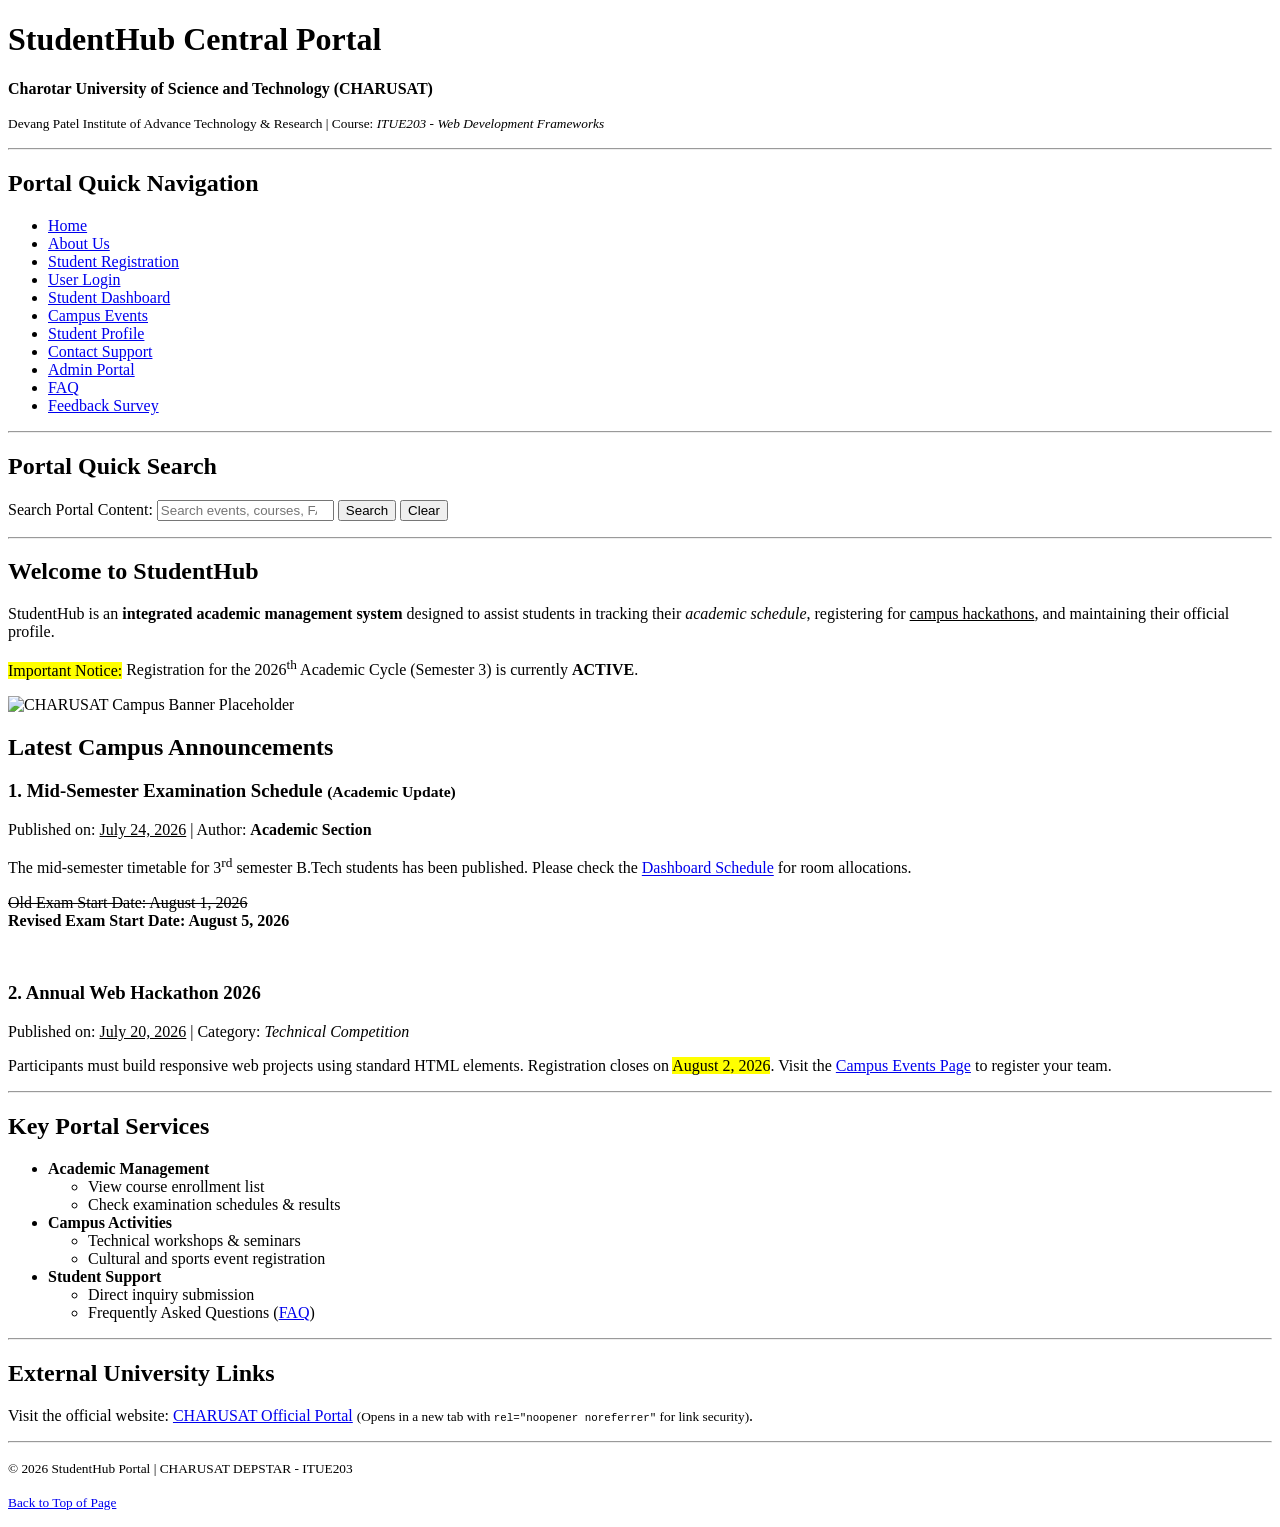
==== index.html @ f13cd19e "feat(prac1): initial project setup, readme, sitemap, wireframes" ====
<!DOCTYPE html>
<html lang="en">
<head>
    <meta charset="UTF-8">
    <meta name="viewport" content="width=device-width, initial-scale=1.0">
    <meta name="description" content="StudentHub - Central Campus Portal for CHARUSAT Students">
    <title>StudentHub - Home Page</title>
</head>
<body>

    <!-- Lesson 1: Document Structure & Header -->
    <header>
        <h1>StudentHub Central Portal</h1>
        <p><strong>Charotar University of Science and Technology (CHARUSAT)</strong></p>
        <p><small>Devang Patel Institute of Advance Technology &amp; Research | Course: <em>ITUE203 - Web Development Frameworks</em></small></p>
    </header>

    <hr>

    <!-- Lesson 3: Internal Navigation Menu -->
    <nav aria-label="Main Navigation Menu">
        <h2>Portal Quick Navigation</h2>
        <ul>
            <li><a href="index.html">Home</a></li>
            <li><a href="pages/about.html">About Us</a></li>
            <li><a href="pages/register.html">Student Registration</a></li>
            <li><a href="pages/login.html">User Login</a></li>
            <li><a href="pages/dashboard.html">Student Dashboard</a></li>
            <li><a href="pages/events.html">Campus Events</a></li>
            <li><a href="pages/profile.html">Student Profile</a></li>
            <li><a href="pages/contact.html">Contact Support</a></li>
            <li><a href="pages/admin.html">Admin Portal</a></li>
            <li><a href="pages/faq.html">FAQ</a></li>
            <li><a href="pages/feedback.html">Feedback Survey</a></li>
        </ul>
    </nav>

    <hr>

    <!-- Lesson 6: Quick Portal Search Form -->
    <section>
        <h2>Portal Quick Search</h2>
        <form action="index.html" method="get">
            <p>
                <label for="site-search">Search Portal Content:</label>
                <input type="search" id="site-search" name="q" placeholder="Search events, courses, FAQs..." required minlength="2" maxlength="50">
                <button type="submit">Search</button>
                <button type="reset">Clear</button>
            </p>
        </form>
    </section>

    <hr>

    <!-- Lesson 2: Headings, Text Formatting, Elements -->
    <main>
        <section id="welcome-section">
            <h2>Welcome to StudentHub</h2>
            <p>
                StudentHub is an <strong>integrated academic management system</strong> designed to assist students in tracking their <em>academic schedule</em>, registering for <u>campus hackathons</u>, and maintaining their official profile.
            </p>
            <p>
                <mark>Important Notice:</mark> Registration for the 2026<sup>th</sup> Academic Cycle (Semester 3) is currently <strong>ACTIVE</strong>.
            </p>

            <!-- Lesson 3: Image with relative/absolute paths & security/privacy attributes -->
            <p>
                <img src="https://via.placeholder.com/600x200.png?text=CHARUSAT+StudentHub+Campus+Portal" 
                     alt="CHARUSAT Campus Banner Placeholder" 
                     width="600" 
                     height="200" 
                     loading="lazy" 
                     referrerpolicy="no-referrer">
            </p>
        </section>

        <section id="announcements">
            <h2>Latest Campus Announcements</h2>

            <article>
                <h3>1. Mid-Semester Examination Schedule <small>(Academic Update)</small></h3>
                <p>Published on: <ins>July 24, 2026</ins> | Author: <b>Academic Section</b></p>
                <p>
                    The mid-semester timetable for 3<sup>rd</sup> semester B.Tech students has been published. 
                    Please check the <a href="pages/dashboard.html#schedule">Dashboard Schedule</a> for room allocations.
                </p>
                <p>
                    <del>Old Exam Start Date: August 1, 2026</del><br>
                    <strong>Revised Exam Start Date: August 5, 2026</strong>
                </p>
            </article>

            <br>

            <article>
                <h3>2. Annual Web Hackathon 2026</h3>
                <p>Published on: <ins>July 20, 2026</ins> | Category: <i>Technical Competition</i></p>
                <p>
                    Participants must build responsive web projects using standard HTML elements. 
                    Registration closes on <mark>August 2, 2026</mark>. 
                    Visit the <a href="pages/events.html">Campus Events Page</a> to register your team.
                </p>
            </article>
        </section>

        <hr>

        <!-- Lesson 4: Unordered and Nested Lists -->
        <section id="portal-highlights">
            <h2>Key Portal Services</h2>
            <ul>
                <li><strong>Academic Management</strong>
                    <ul>
                        <li>View course enrollment list</li>
                        <li>Check examination schedules &amp; results</li>
                    </ul>
                </li>
                <li><strong>Campus Activities</strong>
                    <ul>
                        <li>Technical workshops &amp; seminars</li>
                        <li>Cultural and sports event registration</li>
                    </ul>
                </li>
                <li><strong>Student Support</strong>
                    <ul>
                        <li>Direct inquiry submission</li>
                        <li>Frequently Asked Questions (<a href="pages/faq.html">FAQ</a>)</li>
                    </ul>
                </li>
            </ul>
        </section>

        <hr>

        <!-- Lesson 3: External Links with Security Attributes -->
        <section id="external-resources">
            <h2>External University Links</h2>
            <p>
                Visit the official website: 
                <a href="https://www.charusat.ac.in" target="_blank" rel="noopener noreferrer">CHARUSAT Official Portal</a> 
                <small>(Opens in a new tab with <code>rel="noopener noreferrer"</code> for link security)</small>.
            </p>
        </section>
    </main>

    <hr>

    <!-- Lesson 1 & 2: Footer & Contact Info -->
    <footer>
        <p><small>&copy; 2026 StudentHub Portal | CHARUSAT DEPSTAR - ITUE203</small></p>
        <p><small><a href="#welcome-section">Back to Top of Page</a></small></p>
    </footer>

</body>
</html>
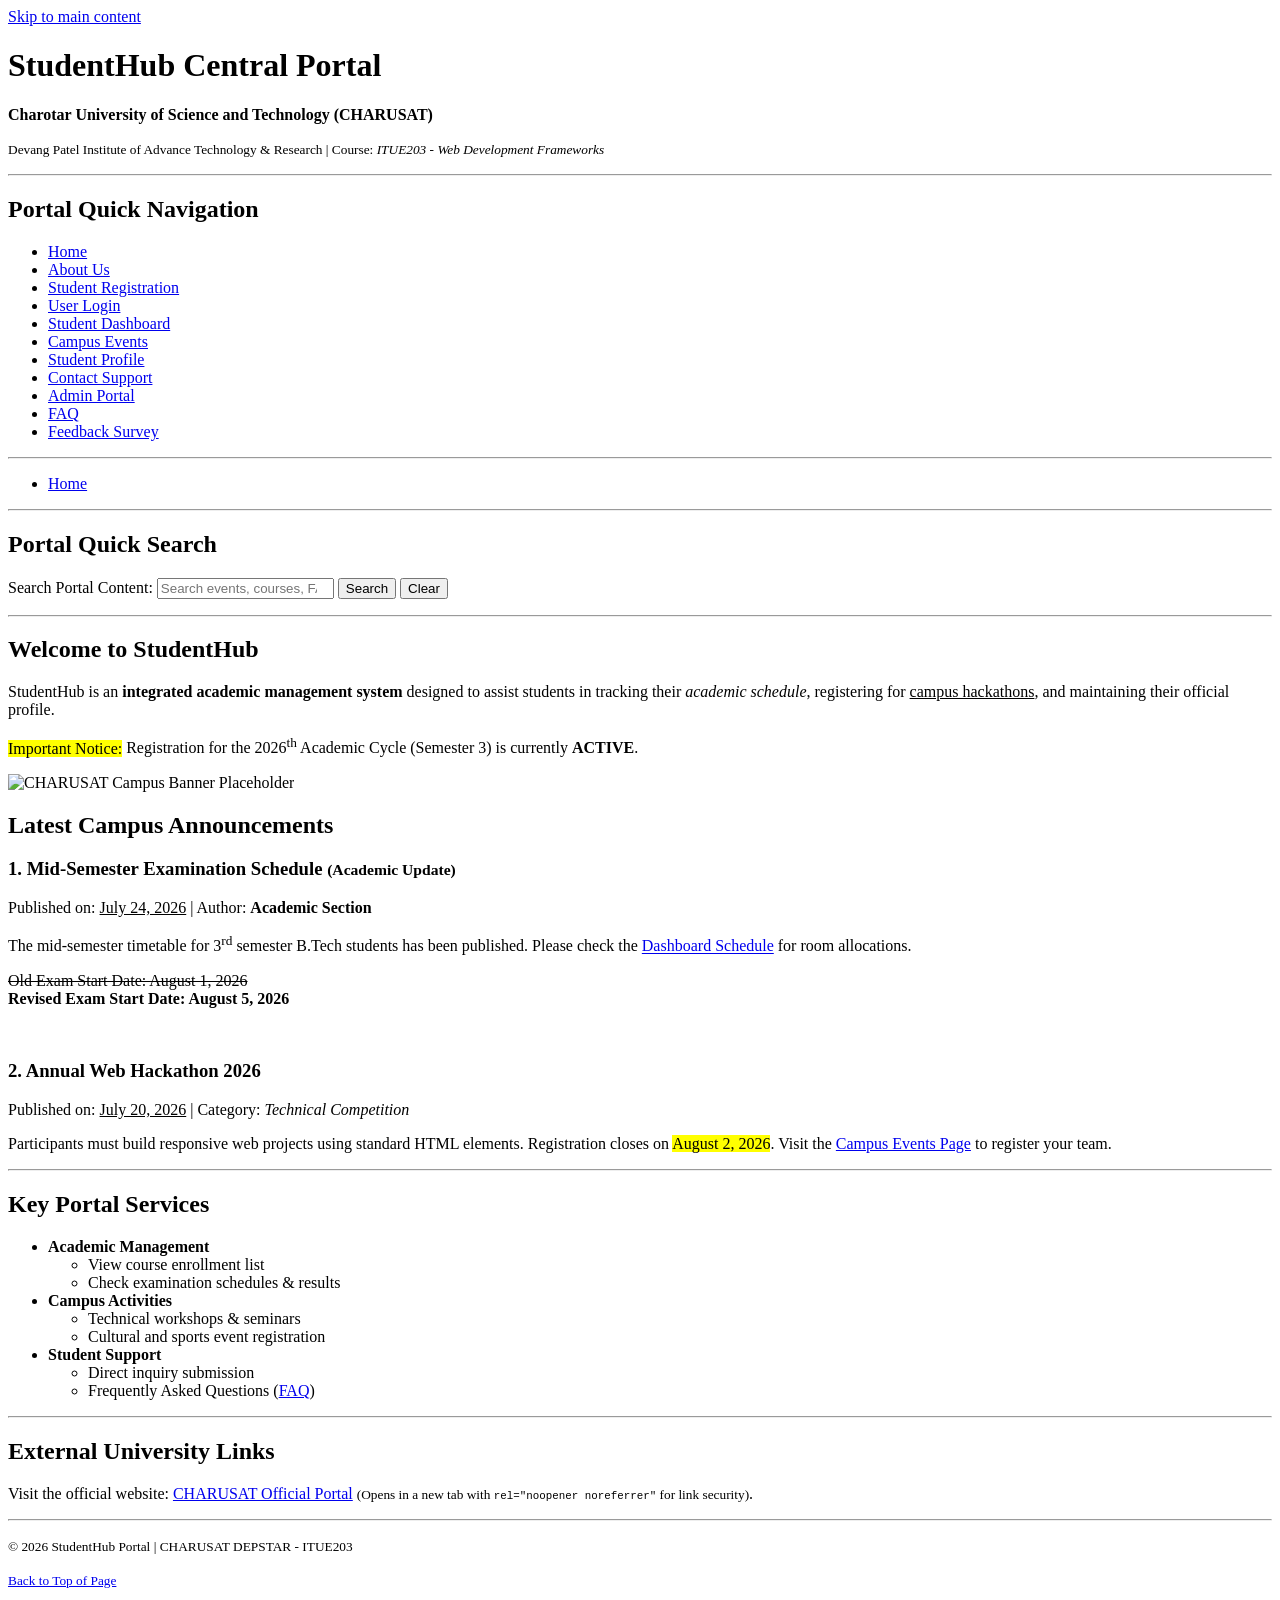
==== commit 3715ef63: "feat(prac2): completed practical 2 (html only) and generated reports" ====
--- a/index.html
+++ b/index.html
@@ -5,8 +5,12 @@
     <meta name="viewport" content="width=device-width, initial-scale=1.0">
     <meta name="description" content="StudentHub - Central Campus Portal for CHARUSAT Students">
     <title>StudentHub - Home Page</title>
+    
 </head>
 <body>
+
+    <!-- Skip to Main Content Link for Keyboard Accessibility -->
+    <a href="#main-content" class="skip-link">Skip to main content</a>
 
     <!-- Lesson 1: Document Structure & Header -->
     <header>
@@ -37,6 +41,15 @@
 
     <hr>
 
+    <!-- Breadcrumb Navigation -->
+    <nav aria-label="Breadcrumb" class="breadcrumbs">
+        <ul>
+            <li><a href="index.html" aria-current="page">Home</a></li>
+        </ul>
+    </nav>
+
+    <hr>
+
     <!-- Lesson 6: Quick Portal Search Form -->
     <section>
         <h2>Portal Quick Search</h2>
@@ -53,7 +66,7 @@
     <hr>
 
     <!-- Lesson 2: Headings, Text Formatting, Elements -->
-    <main>
+    <main id="main-content" tabindex="-1">
         <section id="welcome-section">
             <h2>Welcome to StudentHub</h2>
             <p>
@@ -133,14 +146,14 @@
         <hr>
 
         <!-- Lesson 3: External Links with Security Attributes -->
-        <section id="external-resources">
+        <aside id="external-resources">
             <h2>External University Links</h2>
             <p>
                 Visit the official website: 
                 <a href="https://www.charusat.ac.in" target="_blank" rel="noopener noreferrer">CHARUSAT Official Portal</a> 
                 <small>(Opens in a new tab with <code>rel="noopener noreferrer"</code> for link security)</small>.
             </p>
-        </section>
+        </aside>
     </main>
 
     <hr>
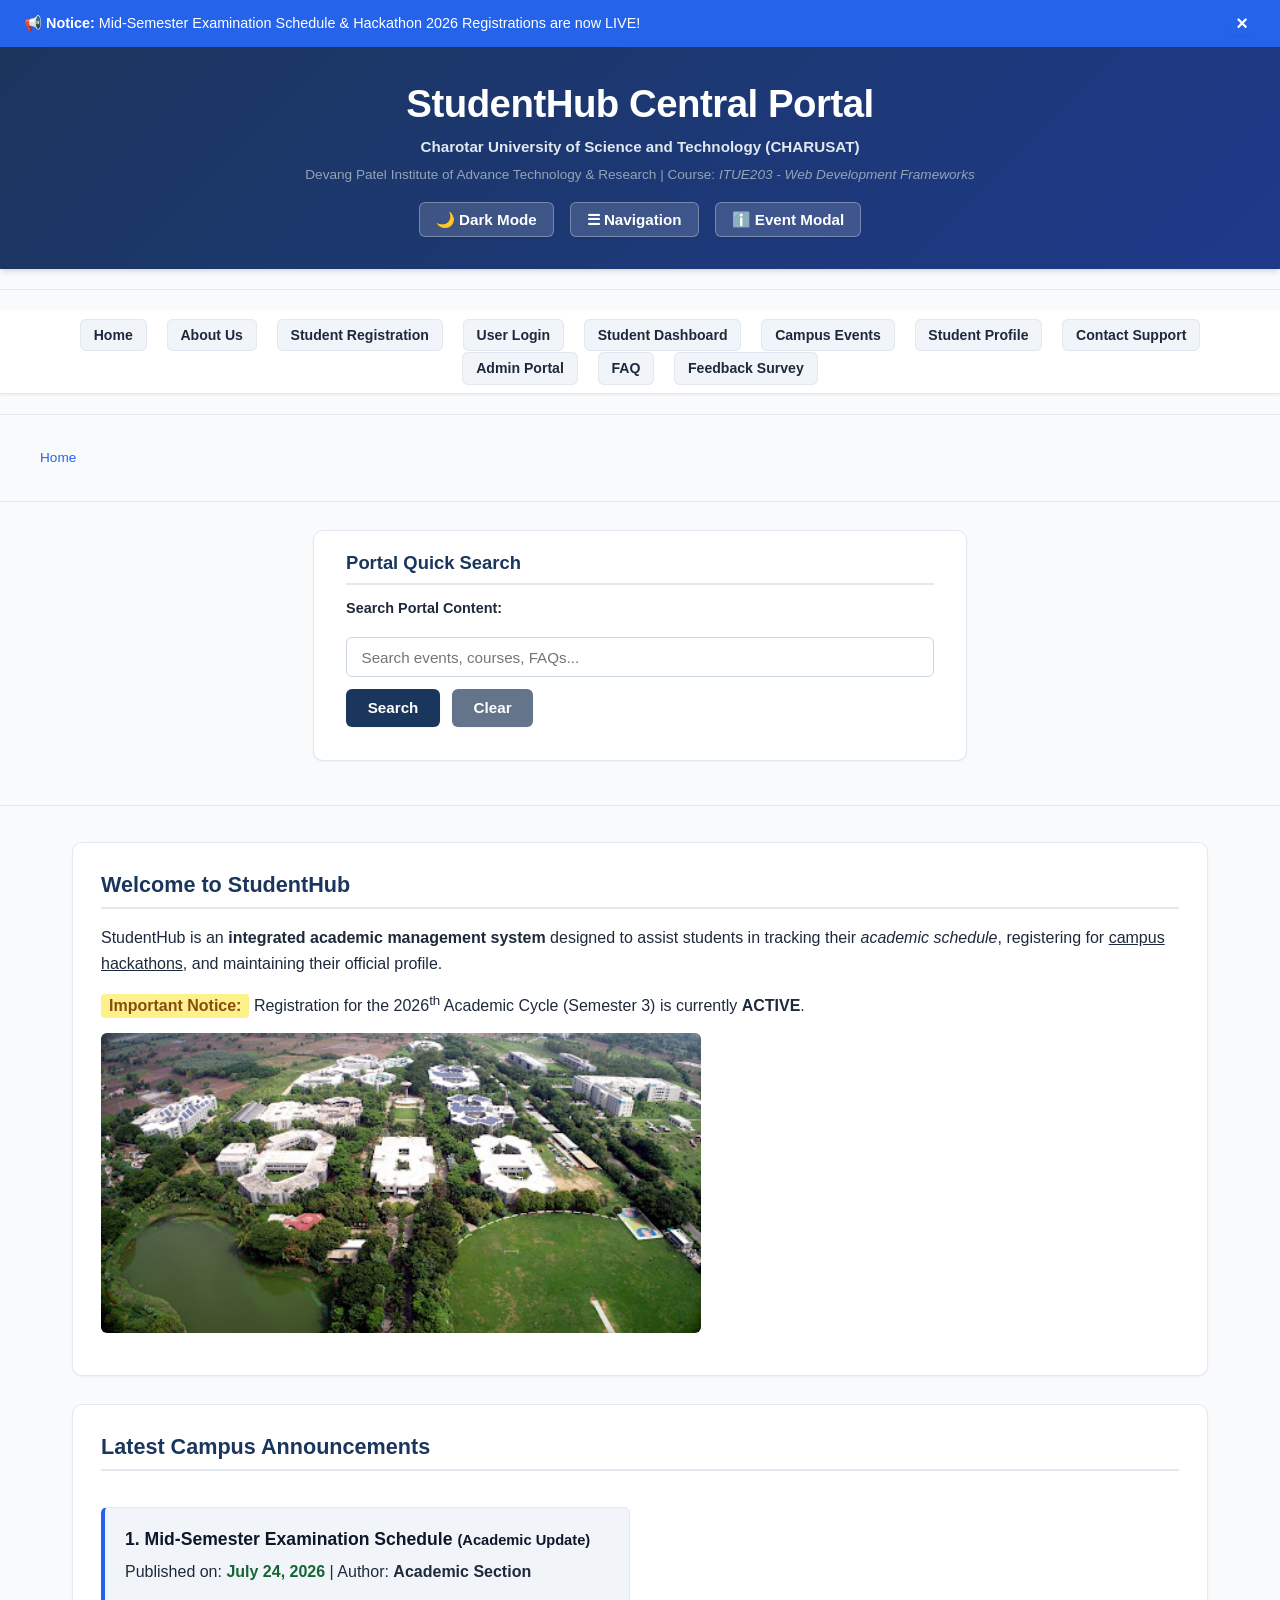
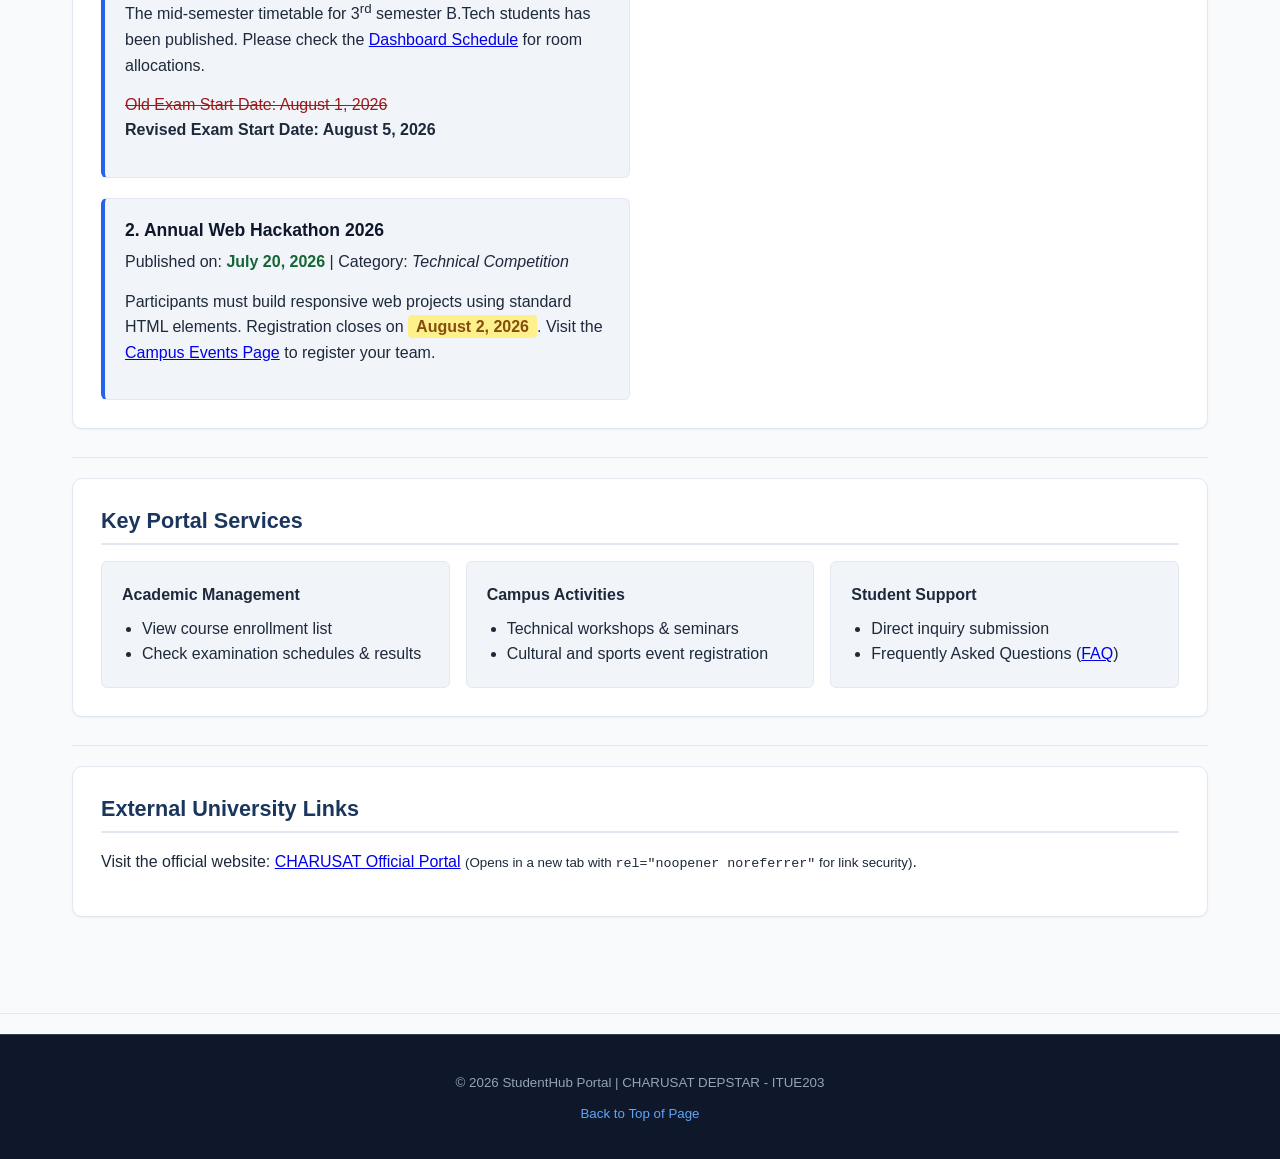
==== commit 063b9f9f: "Add CSS, JS, assets, screenshots, docs, and update all pages" ====
--- a/index.html
+++ b/index.html
@@ -5,23 +5,30 @@
     <meta name="viewport" content="width=device-width, initial-scale=1.0">
     <meta name="description" content="StudentHub - Central Campus Portal for CHARUSAT Students">
     <title>StudentHub - Home Page</title>
-    
+    <link rel="stylesheet" href="assets/css/index.css">
 </head>
 <body>
 
-    <!-- Skip to Main Content Link for Keyboard Accessibility -->
     <a href="#main-content" class="skip-link">Skip to main content</a>
 
-    <!-- Lesson 1: Document Structure & Header -->
+    <div id="notificationBanner" class="notification-banner">
+        <span>📢 <strong>Notice:</strong> Mid-Semester Examination Schedule &amp; Hackathon 2026 Registrations are now LIVE!</span>
+        <button id="closeNotification" class="close-banner-btn" aria-label="Close notification">&times;</button>
+    </div>
+
     <header>
         <h1>StudentHub Central Portal</h1>
         <p><strong>Charotar University of Science and Technology (CHARUSAT)</strong></p>
         <p><small>Devang Patel Institute of Advance Technology &amp; Research | Course: <em>ITUE203 - Web Development Frameworks</em></small></p>
+        <div class="header-actions">
+            <button id="themeButton" class="theme-btn" type="button">🌙 Dark Mode</button>
+            <button id="menuButton" class="menu-toggle-btn" type="button" aria-expanded="false">☰ Navigation</button>
+            <button id="openModal" class="theme-btn" type="button">ℹ️ Event Modal</button>
+        </div>
     </header>
 
     <hr>
 
-    <!-- Lesson 3: Internal Navigation Menu -->
     <nav aria-label="Main Navigation Menu">
         <h2>Portal Quick Navigation</h2>
         <ul>
@@ -41,7 +48,6 @@
 
     <hr>
 
-    <!-- Breadcrumb Navigation -->
     <nav aria-label="Breadcrumb" class="breadcrumbs">
         <ul>
             <li><a href="index.html" aria-current="page">Home</a></li>
@@ -50,7 +56,6 @@
 
     <hr>
 
-    <!-- Lesson 6: Quick Portal Search Form -->
     <section>
         <h2>Portal Quick Search</h2>
         <form action="index.html" method="get">
@@ -65,7 +70,6 @@
 
     <hr>
 
-    <!-- Lesson 2: Headings, Text Formatting, Elements -->
     <main id="main-content" tabindex="-1">
         <section id="welcome-section">
             <h2>Welcome to StudentHub</h2>
@@ -76,9 +80,8 @@
                 <mark>Important Notice:</mark> Registration for the 2026<sup>th</sup> Academic Cycle (Semester 3) is currently <strong>ACTIVE</strong>.
             </p>
 
-            <!-- Lesson 3: Image with relative/absolute paths & security/privacy attributes -->
             <p>
-                <img src="https://via.placeholder.com/600x200.png?text=CHARUSAT+StudentHub+Campus+Portal" 
+                <img src="./assets/images/Background_Img/image.png" 
                      alt="CHARUSAT Campus Banner Placeholder" 
                      width="600" 
                      height="200" 
@@ -118,7 +121,6 @@
 
         <hr>
 
-        <!-- Lesson 4: Unordered and Nested Lists -->
         <section id="portal-highlights">
             <h2>Key Portal Services</h2>
             <ul>
@@ -145,7 +147,6 @@
 
         <hr>
 
-        <!-- Lesson 3: External Links with Security Attributes -->
         <aside id="external-resources">
             <h2>External University Links</h2>
             <p>
@@ -158,11 +159,32 @@
 
     <hr>
 
-    <!-- Lesson 1 & 2: Footer & Contact Info -->
     <footer>
         <p><small>&copy; 2026 StudentHub Portal | CHARUSAT DEPSTAR - ITUE203</small></p>
         <p><small><a href="#welcome-section">Back to Top of Page</a></small></p>
     </footer>
 
+    <div id="eventModal" class="modal" aria-hidden="true" role="dialog" aria-labelledby="modalTitle">
+        <div class="modal-content">
+            <div class="modal-header">
+                <h3 id="modalTitle">Event Information</h3>
+                <button id="closeModal" class="modal-close" type="button" aria-label="Close Modal">&times;</button>
+            </div>
+            <div class="modal-body">
+                <p><strong>Date:</strong> <span id="modalDate">August 15, 2026</span></p>
+                <p><strong>Venue:</strong> <span id="modalVenue">Seminar Hall A</span></p>
+                <p><strong>Category:</strong> <span id="modalCategory">Technical</span></p>
+                <p id="modalDescription">Detailed information about campus activities and registration instructions.</p>
+            </div>
+            <div class="modal-footer">
+                <button type="button" onclick="closeEventModal()" class="btn-secondary">Close Window</button>
+            </div>
+        </div>
+    </div>
+
+    <script src="assets/js/theme-nav.js"></script>
+    <script src="assets/js/registration-validation.js"></script>
+    <script src="assets/js/fetch-data.js"></script>
+
 </body>
 </html>
--- a/assets/css/index.css
+++ b/assets/css/index.css
@@ -0,0 +1,843 @@
+:root {
+    --primary-color: #1b365d;
+    --primary-light: #2563eb;
+    --primary-dark: #0f172a;
+    --secondary-color: #0d9488;
+    --accent-color: #e11d48;
+    --bg-main: #f8fafc;
+    --bg-card: #ffffff;
+    --bg-alt: #f1f5f9;
+    --text-primary: #1e293b;
+    --text-secondary: #64748b;
+    --text-muted: #94a3b8;
+    --border-color: #e2e8f0;
+    --border-dark: #cbd5e1;
+    --shadow-sm: 0 1px 2px 0 rgba(0, 0, 0, 0.05);
+    --shadow-md: 0 4px 6px -1px rgba(0, 0, 0, 0.1), 0 2px 4px -2px rgba(0, 0, 0, 0.1);
+    --shadow-lg: 0 10px 15px -3px rgba(0, 0, 0, 0.1), 0 4px 6px -4px rgba(0, 0, 0, 0.1);
+    --radius-sm: 6px;
+    --radius-md: 10px;
+    --radius-lg: 16px;
+    --font-family: -apple-system, BlinkMacSystemFont, "Segoe UI", Roboto, "Helvetica Neue", Arial, sans-serif;
+    --transition-fast: 0.2s ease;
+    --transition-normal: 0.3s ease;
+}
+
+*, *::before, *::after {
+    box-sizing: border-box;
+    margin: 0;
+    padding: 0;
+}
+
+html {
+    font-size: 16px;
+    scroll-behavior: smooth;
+}
+
+body {
+    font-family: var(--font-family);
+    background-color: var(--bg-main);
+    color: var(--text-primary);
+    line-height: 1.6;
+    padding: 0;
+    margin: 0;
+    display: flex;
+    flex-direction: column;
+    min-height: 100vh;
+}
+
+.skip-link {
+    position: absolute;
+    top: -50px;
+    left: 20px;
+    background: var(--primary-color);
+    color: #ffffff;
+    padding: 10px 18px;
+    font-weight: 600;
+    z-index: 10000;
+    border-radius: var(--radius-sm);
+    text-decoration: none;
+    transition: top var(--transition-fast);
+}
+
+.skip-link:focus {
+    top: 20px;
+    outline: 3px solid var(--primary-light);
+}
+
+:focus-visible {
+    outline: 2px solid var(--primary-light);
+    outline-offset: 2px;
+}
+
+header {
+    background: linear-gradient(135deg, var(--primary-color) 0%, #1e3a8a 100%);
+    color: #ffffff;
+    padding: 1.75rem 2rem;
+    box-shadow: var(--shadow-md);
+    text-align: center;
+}
+
+header h1 {
+    font-size: 1.85rem;
+    font-weight: 700;
+    letter-spacing: -0.5px;
+    margin-bottom: 0.35rem;
+    color: #ffffff;
+}
+
+header p {
+    font-size: 0.95rem;
+    color: #e2e8f0;
+    margin: 0.2rem 0;
+}
+
+header small {
+    color: #94a3b8;
+    font-size: 0.85rem;
+}
+
+hr {
+    border: 0;
+    height: 1px;
+    background: var(--border-color);
+    margin: 1.25rem 0;
+}
+
+nav[aria-label="Main Navigation Menu"] {
+    background-color: #ffffff;
+    border-bottom: 1px solid var(--border-color);
+    padding: 0.75rem 1.5rem;
+    box-shadow: var(--shadow-sm);
+}
+
+nav[aria-label="Main Navigation Menu"] h2 {
+    display: none;
+}
+
+nav[aria-label="Main Navigation Menu"] ul {
+    list-style: none;
+    display: flex;
+    flex-wrap: wrap;
+    gap: 0.5rem 0.85rem;
+    justify-content: center;
+    align-items: center;
+}
+
+nav[aria-label="Main Navigation Menu"] a {
+    color: var(--text-primary);
+    text-decoration: none;
+    font-size: 0.88rem;
+    font-weight: 600;
+    padding: 0.45rem 0.8rem;
+    border-radius: var(--radius-sm);
+    transition: all var(--transition-fast);
+    background-color: var(--bg-alt);
+    border: 1px solid var(--border-color);
+}
+
+nav[aria-label="Main Navigation Menu"] a:hover {
+    background-color: var(--primary-light);
+    color: #ffffff;
+    border-color: var(--primary-light);
+    transform: translateY(-1px);
+}
+
+nav[aria-label="Main Navigation Menu"] a[aria-current="page"] {
+    background-color: var(--primary-color);
+    color: #ffffff;
+    border-color: var(--primary-color);
+}
+
+nav.breadcrumbs {
+    background-color: transparent;
+    padding: 0.75rem 2rem;
+    font-size: 0.85rem;
+    color: var(--text-secondary);
+}
+
+nav.breadcrumbs ul {
+    display: flex;
+    list-style: none;
+    gap: 0.5rem;
+    align-items: center;
+    max-width: 1200px;
+    margin: 0 auto;
+}
+
+nav.breadcrumbs li + li::before {
+    content: "›";
+    margin-right: 0.5rem;
+    color: var(--text-muted);
+    font-weight: bold;
+}
+
+nav.breadcrumbs a {
+    color: var(--primary-light);
+    text-decoration: none;
+}
+
+nav.breadcrumbs a:hover {
+    text-decoration: underline;
+}
+
+section:has(> form[action*="index.html"]),
+section:has(> form[action*="dashboard.html"]) {
+    max-width: 1200px;
+    margin: 0.5rem auto 1.5rem auto;
+    padding: 1.25rem 2rem;
+    background-color: var(--bg-card);
+    border: 1px solid var(--border-color);
+    border-radius: var(--radius-md);
+    box-shadow: var(--shadow-sm);
+}
+
+section:has(> form) h2 {
+    font-size: 1.15rem;
+    margin-bottom: 0.75rem;
+    color: var(--primary-color);
+}
+
+section:has(> form) form p {
+    display: flex;
+    flex-wrap: wrap;
+    gap: 0.75rem;
+    align-items: center;
+}
+
+main {
+    flex: 1;
+    max-width: 1200px;
+    width: 100%;
+    margin: 0 auto;
+    padding: 1rem 2rem 3rem 2rem;
+}
+
+main section, main aside {
+    background: var(--bg-card);
+    border: 1px solid var(--border-color);
+    border-radius: var(--radius-md);
+    padding: 1.75rem;
+    margin-bottom: 1.75rem;
+    box-shadow: var(--shadow-sm);
+    transition: box-shadow var(--transition-fast);
+}
+
+main section:hover, main aside:hover {
+    box-shadow: var(--shadow-md);
+}
+
+h1, h2, h3, h4, h5, h6 {
+    color: var(--primary-color);
+    font-weight: 700;
+    line-height: 1.3;
+}
+
+h2 {
+    font-size: 1.35rem;
+    margin-bottom: 1rem;
+    padding-bottom: 0.5rem;
+    border-bottom: 2px solid var(--border-color);
+}
+
+h3 {
+    font-size: 1.1rem;
+    margin-top: 1.25rem;
+    margin-bottom: 0.5rem;
+}
+
+p {
+    margin-bottom: 0.85rem;
+    color: var(--text-primary);
+}
+
+#announcements {
+    display: grid;
+    grid-template-columns: 1fr;
+    gap: 1.25rem;
+}
+
+#announcements > h2 {
+    grid-column: 1 / -1;
+}
+
+article {
+    background-color: var(--bg-alt);
+    border: 1px solid var(--border-color);
+    border-left: 4px solid var(--primary-light);
+    border-radius: var(--radius-sm);
+    padding: 1.25rem;
+    transition: transform var(--transition-fast);
+}
+
+article:hover {
+    transform: translateY(-2px);
+    box-shadow: var(--shadow-sm);
+}
+
+article h3 {
+    margin-top: 0;
+    color: var(--primary-dark);
+}
+
+#portal-highlights ul {
+    display: grid;
+    grid-template-columns: 1fr;
+    gap: 1rem;
+    list-style: none;
+    padding: 0;
+}
+
+#portal-highlights > ul > li {
+    background-color: var(--bg-alt);
+    border: 1px solid var(--border-color);
+    border-radius: var(--radius-sm);
+    padding: 1.25rem;
+}
+
+#portal-highlights > ul > li > ul {
+    display: block;
+    margin-top: 0.5rem;
+    padding-left: 1.25rem;
+    list-style: disc;
+}
+
+mark {
+    background-color: #fef08a;
+    color: #854d0e;
+    padding: 0.2rem 0.5rem;
+    border-radius: 4px;
+    font-weight: 600;
+}
+
+ins {
+    color: #166534;
+    text-decoration: none;
+    font-weight: 600;
+}
+
+del {
+    color: #991b1b;
+}
+
+form {
+    display: flex;
+    flex-direction: column;
+    gap: 1.25rem;
+}
+
+fieldset {
+    border: 1px solid var(--border-color);
+    border-radius: var(--radius-md);
+    padding: 1.5rem;
+    background-color: var(--bg-alt);
+}
+
+legend {
+    padding: 0 0.5rem;
+    color: var(--primary-color);
+    font-weight: 700;
+    font-size: 1.05rem;
+}
+
+label {
+    display: inline-block;
+    font-weight: 600;
+    margin-bottom: 0.35rem;
+    font-size: 0.9rem;
+    color: var(--text-primary);
+}
+
+input[type="text"],
+input[type="email"],
+input[type="password"],
+input[type="tel"],
+input[type="number"],
+input[type="date"],
+input[type="url"],
+input[type="search"],
+input[type="file"],
+select,
+textarea {
+    width: 100%;
+    max-width: 100%;
+    padding: 0.65rem 0.9rem;
+    border: 1px solid var(--border-dark);
+    border-radius: var(--radius-sm);
+    font-family: inherit;
+    font-size: 0.95rem;
+    background-color: #ffffff;
+    color: var(--text-primary);
+    transition: border-color var(--transition-fast), box-shadow var(--transition-fast);
+}
+
+input[readonly], input:disabled {
+    background-color: #e2e8f0;
+    color: #64748b;
+    cursor: not-allowed;
+}
+
+input:focus, select:focus, textarea:focus {
+    border-color: var(--primary-light);
+    outline: none;
+    box-shadow: 0 0 0 3px rgba(37, 99, 235, 0.15);
+}
+
+input[type="radio"], input[type="checkbox"] {
+    width: auto;
+    margin-right: 0.4rem;
+    accent-color: var(--primary-light);
+    cursor: pointer;
+}
+
+button, input[type="submit"], input[type="reset"], input[type="button"] {
+    background-color: var(--primary-color);
+    color: #ffffff;
+    font-weight: 600;
+    font-size: 0.95rem;
+    padding: 0.65rem 1.35rem;
+    border: none;
+    border-radius: var(--radius-sm);
+    cursor: pointer;
+    transition: all var(--transition-fast);
+    box-shadow: var(--shadow-sm);
+}
+
+button:hover, input[type="submit"]:hover {
+    background-color: var(--primary-light);
+    box-shadow: var(--shadow-md);
+    transform: translateY(-1px);
+}
+
+button[type="reset"] {
+    background-color: #64748b;
+}
+
+button[type="reset"]:hover {
+    background-color: #475569;
+}
+
+table {
+    width: 100%;
+    border-collapse: collapse;
+    margin: 1.25rem 0;
+    background-color: #ffffff;
+    border-radius: var(--radius-sm);
+    overflow: hidden;
+    box-shadow: var(--shadow-sm);
+    border: 1px solid var(--border-color);
+}
+
+caption {
+    font-weight: 700;
+    margin-bottom: 0.75rem;
+    text-align: left;
+    color: var(--primary-color);
+    font-size: 1rem;
+}
+
+thead {
+    background-color: var(--primary-color);
+    color: #ffffff;
+}
+
+th, td {
+    padding: 0.85rem 1rem;
+    text-align: left;
+    border: 1px solid var(--border-color);
+    font-size: 0.9rem;
+}
+
+thead th {
+    background-color: var(--primary-color);
+    color: #ffffff;
+    font-weight: 600;
+    border-color: #334155;
+}
+
+tbody tr:nth-child(even) {
+    background-color: var(--bg-alt);
+}
+
+tbody tr:hover {
+    background-color: #eff6ff;
+}
+
+tfoot {
+    background-color: var(--bg-alt);
+    font-weight: bold;
+}
+
+img {
+    max-width: 100%;
+    height: auto;
+    border-radius: var(--radius-sm);
+    display: block;
+}
+
+footer {
+    background-color: var(--primary-dark);
+    color: #94a3b8;
+    padding: 1.75rem 2rem;
+    text-align: center;
+    border-top: 1px solid #334155;
+    margin-top: auto;
+}
+
+footer p {
+    margin: 0.35rem 0;
+    color: #94a3b8;
+}
+
+footer a {
+    color: #60a5fa;
+    text-decoration: none;
+}
+
+footer a:hover {
+    text-decoration: underline;
+}
+
+@media (min-width: 768px) {
+    header {
+        padding: 2rem 3rem;
+    }
+
+    header h1 {
+        font-size: 2.2rem;
+    }
+
+    #announcements {
+        grid-template-columns: repeat(2, 1fr);
+    }
+
+    #portal-highlights ul {
+        grid-template-columns: repeat(3, 1fr);
+    }
+}
+
+@media (min-width: 1024px) {
+    header h1 {
+        font-size: 2.4rem;
+    }
+
+    nav[aria-label="Main Navigation Menu"] ul {
+        gap: 0.5rem 1.25rem;
+    }
+}
+
+body.dark {
+    background-color: #0f172a;
+    color: #f8fafc;
+}
+
+body.dark main,
+body.dark section,
+body.dark article,
+body.dark fieldset,
+body.dark aside,
+body.dark .bg-card,
+body.dark .event-card,
+body.dark .student-card,
+body.dark .accordion-item,
+body.dark .modal-content {
+    background-color: #1e293b;
+    color: #f8fafc;
+    border-color: #334155;
+}
+
+body.dark header {
+    background: linear-gradient(135deg, #0f172a 0%, #1e293b 100%);
+    border-bottom: 1px solid #334155;
+}
+
+body.dark nav[aria-label="Main Navigation Menu"] {
+    background-color: #0f172a;
+    border-bottom: 1px solid #334155;
+}
+
+body.dark nav[aria-label="Main Navigation Menu"] a {
+    color: #93c5fd;
+}
+
+body.dark nav[aria-label="Main Navigation Menu"] a:hover {
+    background-color: #334155;
+    color: #ffffff;
+}
+
+body.dark input,
+body.dark select,
+body.dark textarea {
+    background-color: #0f172a;
+    color: #f8fafc;
+    border-color: #475569;
+}
+
+body.dark input:focus,
+body.dark select:focus,
+body.dark textarea:focus {
+    border-color: #3b82f6;
+}
+
+body.dark table,
+body.dark th,
+body.dark td {
+    border-color: #334155;
+    color: #f8fafc;
+}
+
+body.dark tbody tr:nth-child(even) {
+    background-color: #1e293b;
+}
+
+body.dark tbody tr:hover {
+    background-color: #334155;
+}
+
+.header-actions {
+    display: flex;
+    justify-content: center;
+    align-items: center;
+    gap: 1rem;
+    margin-top: 1rem;
+}
+
+.theme-btn, .menu-toggle-btn {
+    background-color: rgba(255, 255, 255, 0.15);
+    color: #ffffff;
+    border: 1px solid rgba(255, 255, 255, 0.3);
+    padding: 0.45rem 1rem;
+    border-radius: var(--radius-sm);
+    font-weight: 600;
+    cursor: pointer;
+    transition: all var(--transition-fast);
+}
+
+.theme-btn:hover, .menu-toggle-btn:hover {
+    background-color: rgba(255, 255, 255, 0.3);
+}
+
+.notification-banner {
+    background-color: #2563eb;
+    color: #ffffff;
+    padding: 0.75rem 1.5rem;
+    display: flex;
+    justify-content: space-between;
+    align-items: center;
+    font-size: 0.9rem;
+    box-shadow: var(--shadow-sm);
+}
+
+.close-banner-btn {
+    background: none;
+    border: none;
+    color: #ffffff;
+    font-size: 1.25rem;
+    font-weight: bold;
+    cursor: pointer;
+    padding: 0 0.5rem;
+}
+
+.modal {
+    display: none;
+    position: fixed;
+    top: 0;
+    left: 0;
+    width: 100%;
+    height: 100%;
+    background-color: rgba(15, 23, 42, 0.75);
+    z-index: 10000;
+    justify-content: center;
+    align-items: center;
+    padding: 1rem;
+    backdrop-filter: blur(4px);
+}
+
+.modal.show {
+    display: flex;
+}
+
+.modal-content {
+    background-color: var(--bg-card);
+    border-radius: var(--radius-md);
+    max-width: 550px;
+    width: 100%;
+    box-shadow: var(--shadow-lg);
+    border: 1px solid var(--border-color);
+    overflow: hidden;
+    animation: modalSlide 0.3s ease-out;
+}
+
+@keyframes modalSlide {
+    from { transform: translateY(-20px); opacity: 0; }
+    to { transform: translateY(0); opacity: 1; }
+}
+
+.modal-header {
+    background-color: var(--primary-color);
+    color: #ffffff;
+    padding: 1rem 1.25rem;
+    display: flex;
+    justify-content: space-between;
+    align-items: center;
+}
+
+.modal-header h3 {
+    margin: 0;
+    font-size: 1.2rem;
+    color: #ffffff;
+}
+
+.modal-close {
+    background: none;
+    border: none;
+    color: #ffffff;
+    font-size: 1.5rem;
+    cursor: pointer;
+    line-height: 1;
+}
+
+.modal-body {
+    padding: 1.25rem;
+    font-size: 0.95rem;
+}
+
+.modal-body p {
+    margin-bottom: 0.75rem;
+}
+
+.modal-footer {
+    padding: 0.75rem 1.25rem;
+    background-color: var(--bg-alt);
+    border-top: 1px solid var(--border-color);
+    text-align: right;
+}
+
+.accordion-item {
+    background-color: var(--bg-card);
+    border: 1px solid var(--border-color);
+    border-radius: var(--radius-sm);
+    margin-bottom: 0.75rem;
+    overflow: hidden;
+}
+
+.accordion-header {
+    width: 100%;
+    text-align: left;
+    background-color: var(--bg-card);
+    border: none;
+    padding: 1rem 1.25rem;
+    font-size: 1rem;
+    font-weight: 600;
+    color: var(--text-primary);
+    cursor: pointer;
+    display: flex;
+    justify-content: space-between;
+    align-items: center;
+    transition: background-color var(--transition-fast);
+}
+
+.accordion-header:hover, .accordion-header.active {
+    background-color: var(--bg-alt);
+    color: var(--primary-light);
+}
+
+.accordion-body {
+    padding: 1rem 1.25rem;
+    border-top: 1px solid var(--border-color);
+    background-color: var(--bg-card);
+}
+
+.strength-meter {
+    font-size: 0.85rem;
+    font-weight: 600;
+    margin-top: 0.25rem;
+    display: inline-block;
+}
+
+.strength-meter.weak { color: #dc2626; }
+.strength-meter.medium { color: #d97706; }
+.strength-meter.strong { color: #059669; }
+
+.error-message, p[id$="Error"] {
+    color: #dc2626;
+    font-size: 0.85rem;
+    font-weight: 600;
+    margin-top: 0.25rem;
+    margin-bottom: 0.5rem;
+}
+
+.input-error {
+    border-color: #dc2626 !important;
+    background-color: #fef2f2 !important;
+}
+
+.event-card, .student-card {
+    background-color: var(--bg-card);
+    border: 1px solid var(--border-color);
+    border-radius: var(--radius-md);
+    padding: 1.25rem;
+    margin-bottom: 1.25rem;
+    box-shadow: var(--shadow-sm);
+    transition: transform var(--transition-fast), box-shadow var(--transition-fast);
+}
+
+.event-card:hover, .student-card:hover {
+    transform: translateY(-2px);
+    box-shadow: var(--shadow-md);
+}
+
+.card-header {
+    display: flex;
+    justify-content: space-between;
+    align-items: center;
+    margin-bottom: 0.5rem;
+}
+
+.status-badge {
+    font-size: 0.75rem;
+    font-weight: 700;
+    padding: 0.25rem 0.6rem;
+    border-radius: 12px;
+    text-transform: uppercase;
+}
+
+.badge-open { background-color: #d1fae5; color: #065f46; }
+.badge-limited { background-color: #fef3c7; color: #92400e; }
+.badge-soon { background-color: #e0f2fe; color: #075985; }
+
+.card-actions {
+    margin-top: 1rem;
+    display: flex;
+    gap: 0.75rem;
+}
+
+.pagination-container {
+    display: flex;
+    justify-content: center;
+    align-items: center;
+    gap: 0.5rem;
+    margin: 1.5rem 0;
+}
+
+.page-btn {
+    padding: 0.4rem 0.85rem;
+    border: 1px solid var(--border-color);
+    background-color: var(--bg-card);
+    color: var(--text-primary);
+    border-radius: var(--radius-sm);
+    cursor: pointer;
+    font-weight: 600;
+}
+
+.page-btn.active, .page-btn:hover {
+    background-color: var(--primary-color);
+    color: #ffffff;
+    border-color: var(--primary-color);
+}
+
+.pagination-info {
+    font-size: 0.85rem;
+    color: var(--text-secondary);
+    margin-right: 0.75rem;
+}
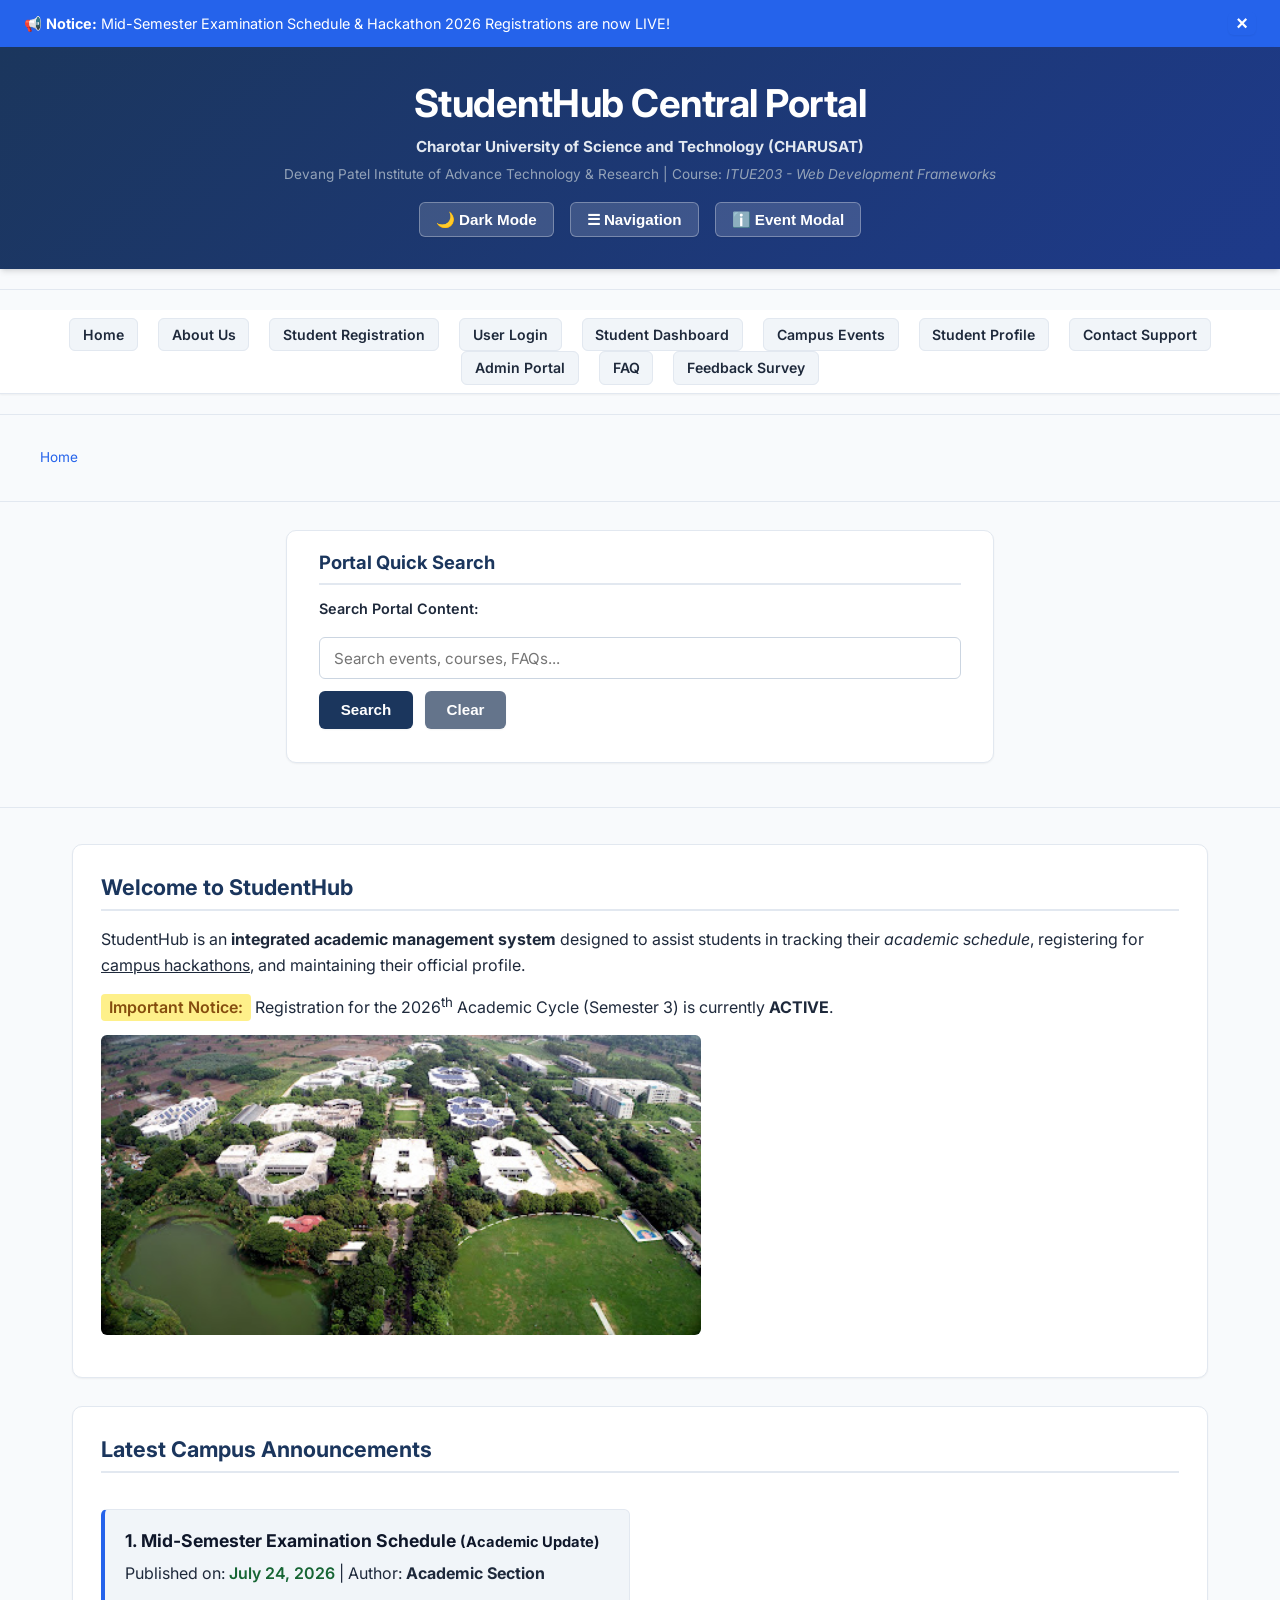
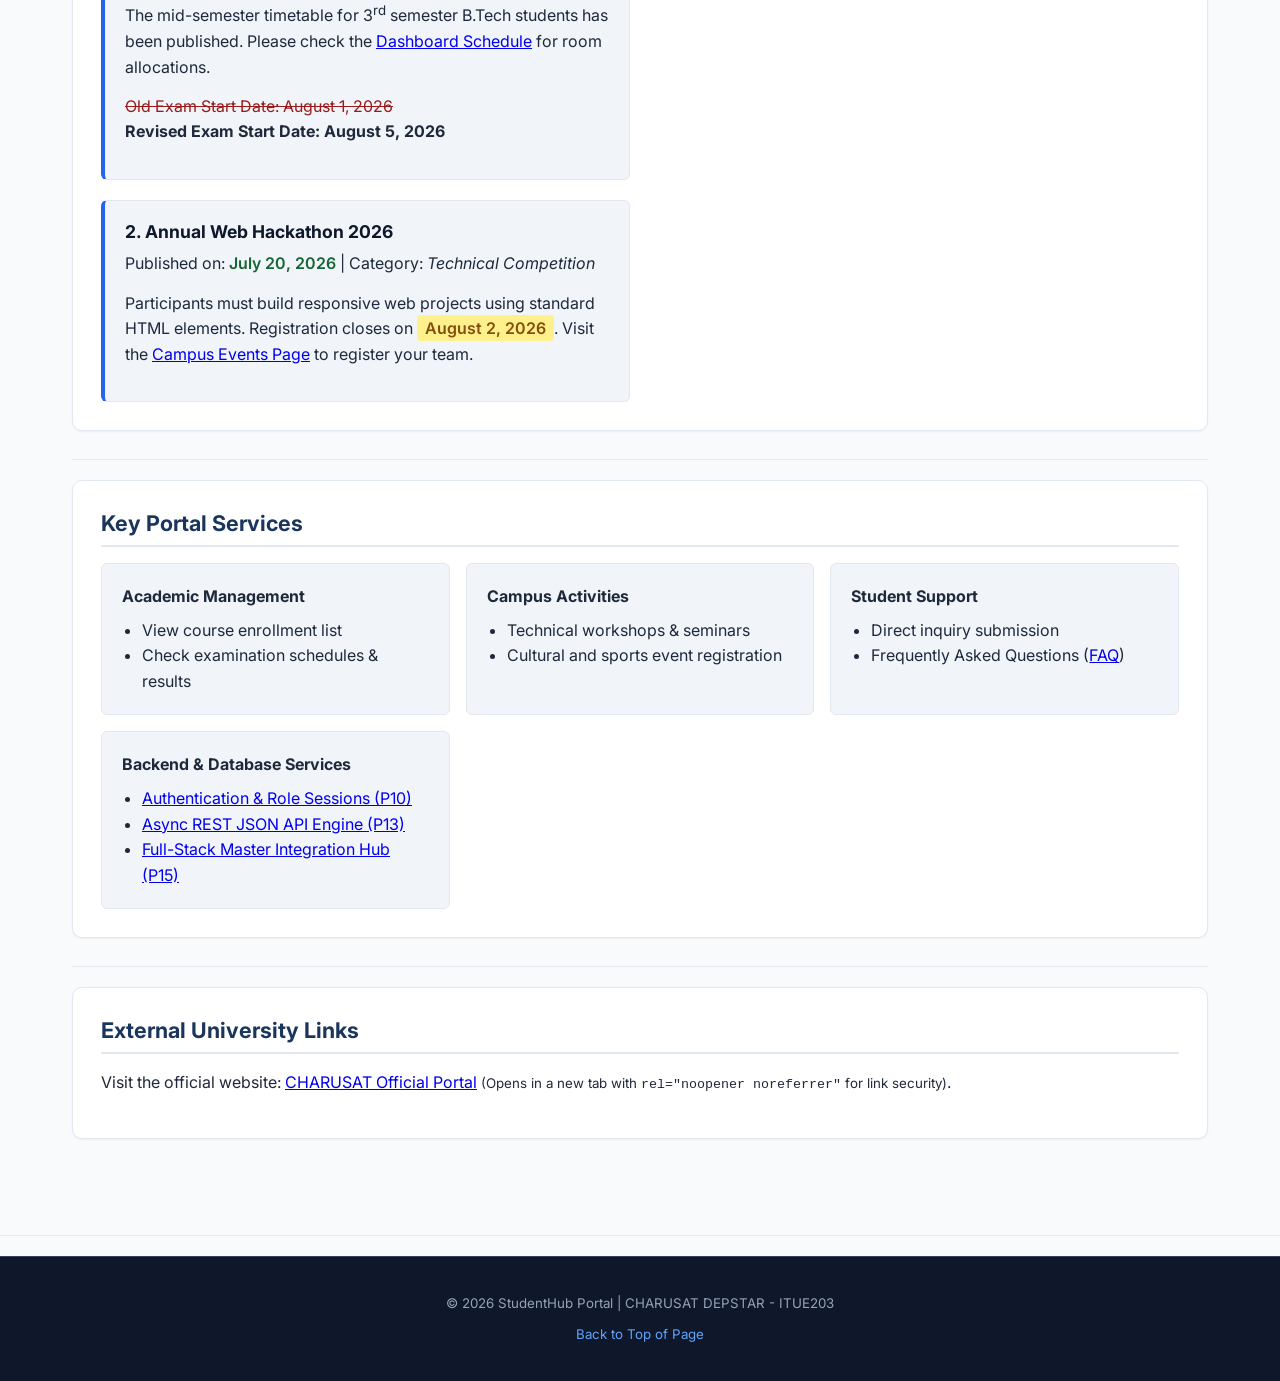
==== commit 75f3eea7: "Fix profile avatar link, unify button styles, and link backend practicals in admin portal" ====
--- a/index.html
+++ b/index.html
@@ -142,6 +142,13 @@
                         <li>Frequently Asked Questions (<a href="pages/faq.html">FAQ</a>)</li>
                     </ul>
                 </li>
+                <li><strong>Backend &amp; Database Services</strong>
+                    <ul>
+                        <li><a href="backend/Practical10/index.php">Authentication &amp; Role Sessions (P10)</a></li>
+                        <li><a href="backend/Practical13/index.php">Async REST JSON API Engine (P13)</a></li>
+                        <li><a href="backend/Practical15/index.php">Full-Stack Master Integration Hub (P15)</a></li>
+                    </ul>
+                </li>
             </ul>
         </section>
 
--- a/assets/css/index.css
+++ b/assets/css/index.css
@@ -1,3 +1,5 @@
+@import url('https://fonts.googleapis.com/css2?family=Inter:wght@300;400;500;600;700&display=swap');
+
 :root {
     --primary-color: #1b365d;
     --primary-light: #2563eb;
@@ -18,9 +20,50 @@
     --radius-sm: 6px;
     --radius-md: 10px;
     --radius-lg: 16px;
-    --font-family: -apple-system, BlinkMacSystemFont, "Segoe UI", Roboto, "Helvetica Neue", Arial, sans-serif;
+    --font-family: 'Inter', -apple-system, BlinkMacSystemFont, "Segoe UI", Roboto, sans-serif;
     --transition-fast: 0.2s ease;
     --transition-normal: 0.3s ease;
+}
+
+body.dark {
+    --primary-color: #60a5fa;
+    --primary-light: #93c5fd;
+    --primary-dark: #0f172a;
+    --secondary-color: #2dd4bf;
+    --accent-color: #fb7185;
+    --bg-main: #0b0f19;
+    --bg-card: #131b2e;
+    --bg-alt: #1c2640;
+    --text-primary: #f8fafc;
+    --text-secondary: #cbd5e1;
+    --text-muted: #94a3b8;
+    --border-color: #283553;
+    --border-dark: #374151;
+    --shadow-sm: 0 1px 3px rgba(0, 0, 0, 0.4);
+    --shadow-md: 0 4px 6px -1px rgba(0, 0, 0, 0.5);
+    --shadow-lg: 0 10px 15px -3px rgba(0, 0, 0, 0.6);
+}
+
+body.dark article h3 {
+    color: #93c5fd;
+}
+
+body.dark mark {
+    background-color: rgba(245, 158, 11, 0.25);
+    color: #fde047;
+}
+
+body.dark ins {
+    color: #4ade80;
+}
+
+body.dark del {
+    color: #f87171;
+}
+
+body.dark input[readonly], body.dark input:disabled {
+    background-color: #1e293b;
+    color: #64748b;
 }
 
 *, *::before, *::after {
@@ -105,7 +148,7 @@
 }
 
 nav[aria-label="Main Navigation Menu"] {
-    background-color: #ffffff;
+    background-color: var(--bg-card);
     border-bottom: 1px solid var(--border-color);
     padding: 0.75rem 1.5rem;
     box-shadow: var(--shadow-sm);
@@ -366,7 +409,7 @@
     border-radius: var(--radius-sm);
     font-family: inherit;
     font-size: 0.95rem;
-    background-color: #ffffff;
+    background-color: var(--bg-card);
     color: var(--text-primary);
     transition: border-color var(--transition-fast), box-shadow var(--transition-fast);
 }
@@ -390,7 +433,11 @@
     cursor: pointer;
 }
 
-button, input[type="submit"], input[type="reset"], input[type="button"] {
+.btn, button, input[type="submit"], input[type="reset"], input[type="button"] {
+    display: inline-flex;
+    align-items: center;
+    justify-content: center;
+    text-decoration: none;
     background-color: var(--primary-color);
     color: #ffffff;
     font-weight: 600;
@@ -403,8 +450,9 @@
     box-shadow: var(--shadow-sm);
 }
 
-button:hover, input[type="submit"]:hover {
+.btn:hover, button:hover, input[type="submit"]:hover {
     background-color: var(--primary-light);
+    color: #ffffff;
     box-shadow: var(--shadow-md);
     transform: translateY(-1px);
 }
@@ -421,7 +469,7 @@
     width: 100%;
     border-collapse: collapse;
     margin: 1.25rem 0;
-    background-color: #ffffff;
+    background-color: var(--bg-card);
     border-radius: var(--radius-sm);
     overflow: hidden;
     box-shadow: var(--shadow-sm);
@@ -460,7 +508,7 @@
 }
 
 tbody tr:hover {
-    background-color: #eff6ff;
+    background-color: var(--bg-alt);
 }
 
 tfoot {
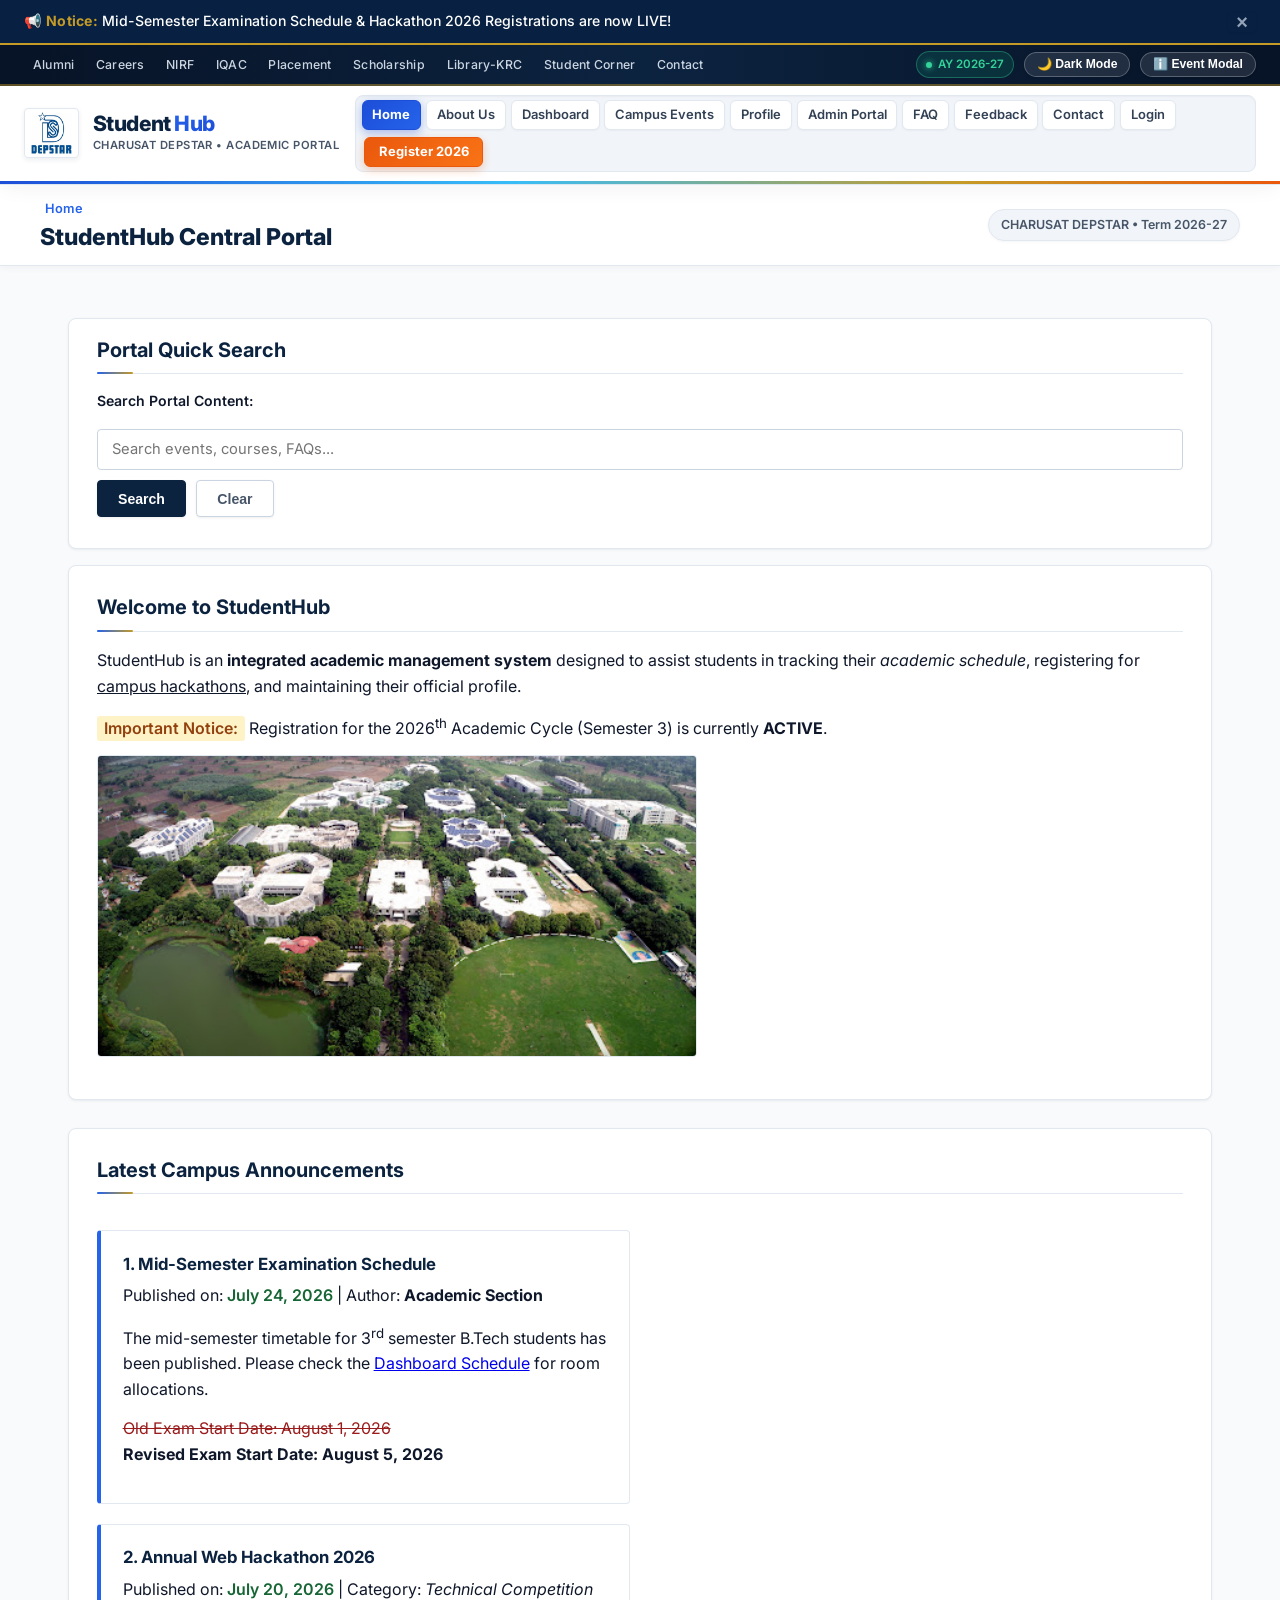
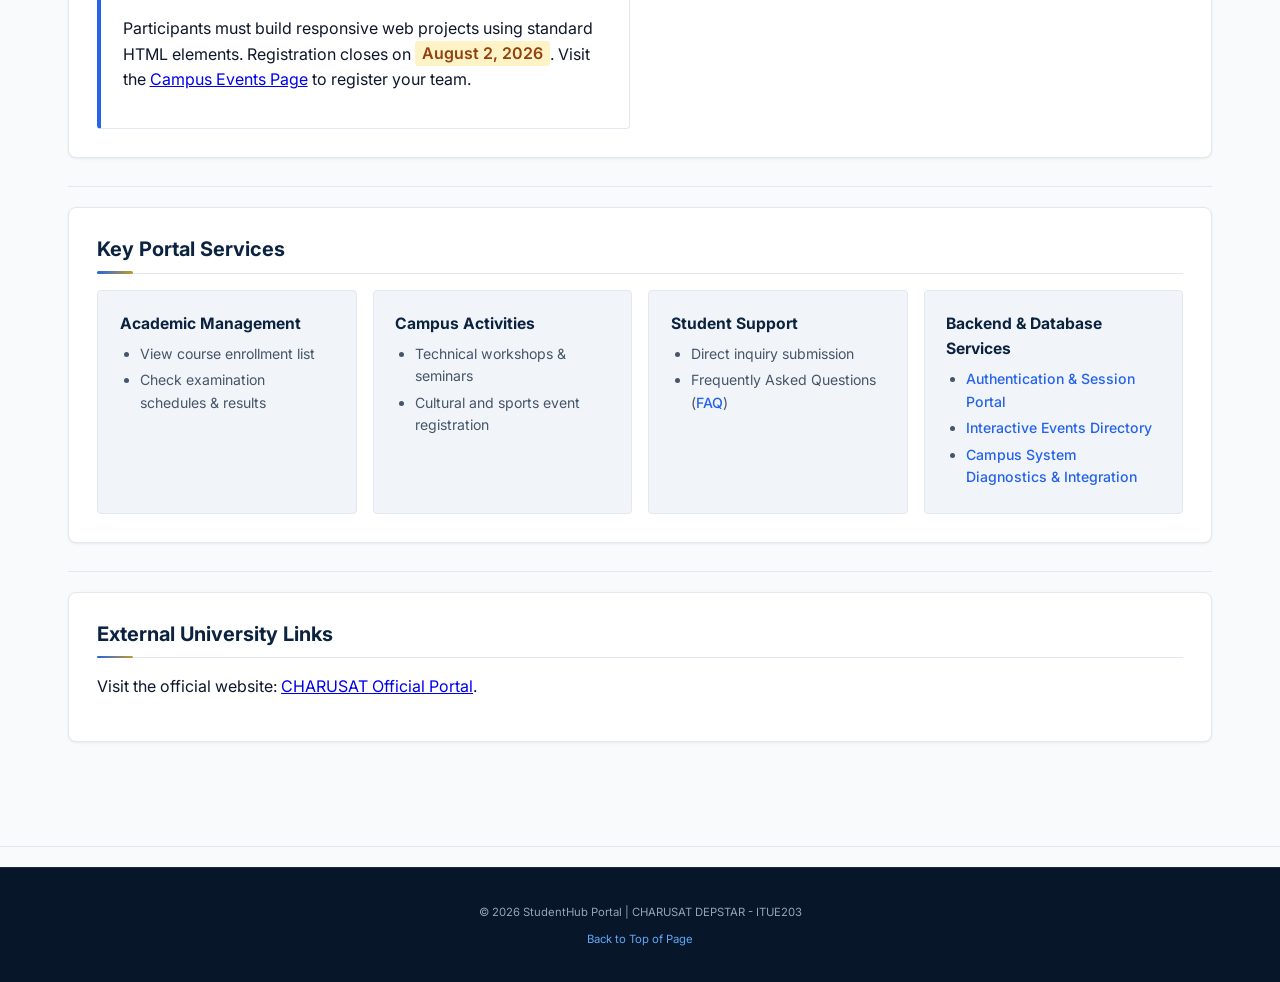
==== commit b1a40fbf: "Refine navigation UI, add pill background with white hover font, and clean emojis across portal page" ====
--- a/index.html
+++ b/index.html
@@ -16,61 +16,92 @@
         <button id="closeNotification" class="close-banner-btn" aria-label="Close notification">&times;</button>
     </div>
 
-    <header>
-        <h1>StudentHub Central Portal</h1>
-        <p><strong>Charotar University of Science and Technology (CHARUSAT)</strong></p>
-        <p><small>Devang Patel Institute of Advance Technology &amp; Research | Course: <em>ITUE203 - Web Development Frameworks</em></small></p>
-        <div class="header-actions">
-            <button id="themeButton" class="theme-btn" type="button">🌙 Dark Mode</button>
-            <button id="menuButton" class="menu-toggle-btn" type="button" aria-expanded="false">☰ Navigation</button>
-            <button id="openModal" class="theme-btn" type="button">ℹ️ Event Modal</button>
+    <!-- TOP ACCESS BAR — University Utility Strip -->
+    <div class="top-access-bar">
+        <div class="top-access-container">
+            <ul class="top-access-links">
+                <li><a href="https://www.charusat.ac.in" target="_blank" rel="noopener noreferrer">Alumni</a></li>
+                <li><a href="pages/about.html">Careers</a></li>
+                <li><a href="pages/about.html">NIRF</a></li>
+                <li><a href="pages/about.html">IQAC</a></li>
+                <li><a href="pages/admin.html">Placement</a></li>
+                <li><a href="pages/about.html">Scholarship</a></li>
+                <li><a href="pages/dashboard.html">Library-KRC</a></li>
+                <li><a href="pages/dashboard.html">Student Corner</a></li>
+                <li><a href="pages/contact.html">Contact</a></li>
+            </ul>
+            <div class="top-access-actions">
+                <span class="status-pill"><span class="status-dot"></span> AY 2026-27</span>
+                <button id="themeButton" class="theme-btn" type="button">🌙 Dark Mode</button>
+                <button id="openModal" class="access-btn" type="button">ℹ️ Event Modal</button>
+            </div>
+        </div>
+    </div>
+
+    <!-- MAIN PORTAL HEADER — Distinctive Modern Design -->
+    <header class="main-header">
+        <div class="header-container">
+            <a href="index.html" class="brand-identity">
+                <div class="brand-logo-card">
+                    <img src="assets/images/charusat_logo.png" alt="CHARUSAT DEPSTAR Logo" class="brand-logo">
+                </div>
+                <div class="brand-text">
+                    <span class="brand-name">Student<span class="brand-name-accent">Hub</span></span>
+                    <span class="brand-sub">CHARUSAT DEPSTAR • Academic Portal</span>
+                </div>
+            </a>
+
+            <button id="menuButton" class="menu-toggle-btn" type="button" aria-expanded="false" aria-label="Toggle navigation">☰</button>
+
+            <nav aria-label="Main Navigation Menu">
+                <h2>Portal Quick Navigation</h2>
+                <ul>
+                    <li><a href="index.html" aria-current="page">Home</a></li>
+                    <li><a href="pages/about.html">About Us</a></li>
+                    <li><a href="pages/dashboard.html">Dashboard</a></li>
+                    <li><a href="pages/events.html">Campus Events</a></li>
+                    <li><a href="pages/profile.html">Profile</a></li>
+                    <li><a href="pages/admin.html">Admin Portal</a></li>
+                    <li><a href="pages/faq.html">FAQ</a></li>
+                    <li><a href="pages/feedback.html">Feedback</a></li>
+                    <li><a href="pages/contact.html">Contact</a></li>
+                    <li><a href="pages/login.html">Login</a></li>
+                    <li><a href="pages/register.html" class="nav-cta-btn">Register 2026</a></li>
+                </ul>
+            </nav>
         </div>
     </header>
 
-    <hr>
-
-    <nav aria-label="Main Navigation Menu">
-        <h2>Portal Quick Navigation</h2>
-        <ul>
-            <li><a href="index.html">Home</a></li>
-            <li><a href="pages/about.html">About Us</a></li>
-            <li><a href="pages/register.html">Student Registration</a></li>
-            <li><a href="pages/login.html">User Login</a></li>
-            <li><a href="pages/dashboard.html">Student Dashboard</a></li>
-            <li><a href="pages/events.html">Campus Events</a></li>
-            <li><a href="pages/profile.html">Student Profile</a></li>
-            <li><a href="pages/contact.html">Contact Support</a></li>
-            <li><a href="pages/admin.html">Admin Portal</a></li>
-            <li><a href="pages/faq.html">FAQ</a></li>
-            <li><a href="pages/feedback.html">Feedback Survey</a></li>
-        </ul>
-    </nav>
-
-    <hr>
-
-    <nav aria-label="Breadcrumb" class="breadcrumbs">
-        <ul>
-            <li><a href="index.html" aria-current="page">Home</a></li>
-        </ul>
-    </nav>
-
-    <hr>
-
-    <section>
-        <h2>Portal Quick Search</h2>
-        <form action="index.html" method="get">
-            <p>
-                <label for="site-search">Search Portal Content:</label>
-                <input type="search" id="site-search" name="q" placeholder="Search events, courses, FAQs..." required minlength="2" maxlength="50">
-                <button type="submit">Search</button>
-                <button type="reset">Clear</button>
-            </p>
-        </form>
-    </section>
-
-    <hr>
+    <!-- ELEVATED PAGE TITLE & BREADCRUMBS BAR -->
+    <div class="page-title-bar">
+        <div class="page-title-container">
+            <div class="page-title-left">
+                <nav aria-label="Breadcrumb" class="breadcrumbs">
+                    <ul>
+                        <li><a href="index.html" aria-current="page">Home</a></li>
+                    </ul>
+                </nav>
+                <h1 class="page-title">StudentHub Central Portal</h1>
+            </div>
+            <div class="page-title-right">
+                <span class="page-badge">CHARUSAT DEPSTAR • Term 2026-27</span>
+            </div>
+        </div>
+    </div>
 
     <main id="main-content" tabindex="-1">
+
+        <section>
+            <h2>Portal Quick Search</h2>
+            <form action="index.html" method="get">
+                <p>
+                    <label for="site-search">Search Portal Content:</label>
+                    <input type="search" id="site-search" name="q" placeholder="Search events, courses, FAQs..." required minlength="2" maxlength="50">
+                    <button type="submit">Search</button>
+                    <button type="reset">Clear</button>
+                </p>
+            </form>
+        </section>
         <section id="welcome-section">
             <h2>Welcome to StudentHub</h2>
             <p>
@@ -82,7 +113,7 @@
 
             <p>
                 <img src="./assets/images/Background_Img/image.png" 
-                     alt="CHARUSAT Campus Banner Placeholder" 
+                     alt="CHARUSAT University Campus - DEPSTAR" 
                      width="600" 
                      height="200" 
                      loading="lazy" 
@@ -94,7 +125,7 @@
             <h2>Latest Campus Announcements</h2>
 
             <article>
-                <h3>1. Mid-Semester Examination Schedule <small>(Academic Update)</small></h3>
+                <h3>1. Mid-Semester Examination Schedule</h3>
                 <p>Published on: <ins>July 24, 2026</ins> | Author: <b>Academic Section</b></p>
                 <p>
                     The mid-semester timetable for 3<sup>rd</sup> semester B.Tech students has been published. 
@@ -144,9 +175,9 @@
                 </li>
                 <li><strong>Backend &amp; Database Services</strong>
                     <ul>
-                        <li><a href="backend/Practical10/index.php">Authentication &amp; Role Sessions (P10)</a></li>
-                        <li><a href="backend/Practical13/index.php">Async REST JSON API Engine (P13)</a></li>
-                        <li><a href="backend/Practical15/index.php">Full-Stack Master Integration Hub (P15)</a></li>
+                        <li><a href="backend/Practical10/index.php">Authentication &amp; Session Portal</a></li>
+                        <li><a href="backend/Practical13/index.php">Interactive Events Directory</a></li>
+                        <li><a href="backend/Practical15/index.php">Campus System Diagnostics &amp; Integration</a></li>
                     </ul>
                 </li>
             </ul>
@@ -158,8 +189,7 @@
             <h2>External University Links</h2>
             <p>
                 Visit the official website: 
-                <a href="https://www.charusat.ac.in" target="_blank" rel="noopener noreferrer">CHARUSAT Official Portal</a> 
-                <small>(Opens in a new tab with <code>rel="noopener noreferrer"</code> for link security)</small>.
+                <a href="https://www.charusat.ac.in" target="_blank" rel="noopener noreferrer">CHARUSAT Official Portal</a>.
             </p>
         </aside>
     </main>
--- a/assets/css/index.css
+++ b/assets/css/index.css
@@ -1,71 +1,120 @@
-@import url('https://fonts.googleapis.com/css2?family=Inter:wght@300;400;500;600;700&display=swap');
+/* ══════════════════════════════════════════════════════════════════
+   STUDENTHUB PORTAL — INSTITUTIONAL DESIGN SYSTEM
+   Charotar University of Science and Technology (CHARUSAT)
+   Professional Academic Theme — Submission Ready
+   ══════════════════════════════════════════════════════════════════ */
+
+@import url('https://fonts.googleapis.com/css2?family=Inter:wght@400;500;600;700;800&display=swap');
 
 :root {
-    --primary-color: #1b365d;
-    --primary-light: #2563eb;
-    --primary-dark: #0f172a;
-    --secondary-color: #0d9488;
-    --accent-color: #e11d48;
-    --bg-main: #f8fafc;
-    --bg-card: #ffffff;
-    --bg-alt: #f1f5f9;
-    --text-primary: #1e293b;
-    --text-secondary: #64748b;
-    --text-muted: #94a3b8;
+    /* Institutional University Palette */
+    --primary-color: #0c2340;        /* Deep Oxford / University Navy */
+    --primary-light: #1d4ed8;        /* Academic Cobalt Blue */
+    --primary-dark: #071628;         /* Deep Midnight Navy */
+    --primary-accent: #2563eb;       /* Royal Blue */
+    --academic-gold: #c59b27;        /* Institutional Gold Trim */
+    
+    --secondary-color: #475569;      /* Slate */
+    --secondary-light: #64748b;
+    --accent-color: #0284c7;         /* Ocean Blue */
+    
+    /* Semantic Status */
+    --success: #059669;              /* Academic Emerald */
+    --success-bg: #ecfdf5;
+    --success-border: #a7f3d0;
+    
+    --warning: #b45309;              /* Amber */
+    --warning-bg: #fffbeb;
+    --warning-border: #fde68a;
+    
+    --danger: #b91c1c;               /* Crimson */
+    --danger-bg: #fef2f2;
+    --danger-border: #fecaca;
+    
+    --info-bg: #eff6ff;
+    --info-border: #bfdbfe;
+    --info-text: #1e40af;
+
+    /* Surfaces & Layout (Light Mode) */
+    --bg-main: #f8fafc;              /* Slate-50 Clean Canvas */
+    --bg-card: #ffffff;              /* Crisp White */
+    --bg-alt: #f1f5f9;               /* Slate-100 */
+    --bg-hover: #e2e8f0;
+    
+    /* Typography */
+    --text-primary: #0f172a;         /* High-contrast Slate-900 */
+    --text-secondary: #475569;       /* Slate-600 */
+    --text-muted: #64748b;           /* Slate-500 */
+    --font-family: 'Inter', -apple-system, BlinkMacSystemFont, "Segoe UI", Roboto, Helvetica, Arial, sans-serif;
+    
+    /* Borders */
     --border-color: #e2e8f0;
     --border-dark: #cbd5e1;
-    --shadow-sm: 0 1px 2px 0 rgba(0, 0, 0, 0.05);
-    --shadow-md: 0 4px 6px -1px rgba(0, 0, 0, 0.1), 0 2px 4px -2px rgba(0, 0, 0, 0.1);
-    --shadow-lg: 0 10px 15px -3px rgba(0, 0, 0, 0.1), 0 4px 6px -4px rgba(0, 0, 0, 0.1);
-    --radius-sm: 6px;
-    --radius-md: 10px;
-    --radius-lg: 16px;
-    --font-family: 'Inter', -apple-system, BlinkMacSystemFont, "Segoe UI", Roboto, sans-serif;
-    --transition-fast: 0.2s ease;
-    --transition-normal: 0.3s ease;
-}
-
+    --border-focus: #1d4ed8;
+
+    /* Elevation / Shadows */
+    --shadow-sm: 0 1px 3px 0 rgba(15, 23, 42, 0.06), 0 1px 2px -1px rgba(15, 23, 42, 0.04);
+    --shadow-md: 0 4px 6px -1px rgba(15, 23, 42, 0.07), 0 2px 4px -2px rgba(15, 23, 42, 0.05);
+    --shadow-lg: 0 10px 15px -3px rgba(15, 23, 42, 0.08), 0 4px 6px -4px rgba(15, 23, 42, 0.04);
+    
+    /* Radii */
+    --radius-sm: 4px;
+    --radius-md: 8px;
+    --radius-lg: 12px;
+    --radius-full: 9999px;
+
+    /* Transitions */
+    --transition-fast: 0.15s ease;
+    --transition-normal: 0.2s ease;
+}
+
+/* ══════════════════════════════════════════════════════════════════
+   DARK MODE
+   ══════════════════════════════════════════════════════════════════ */
 body.dark {
-    --primary-color: #60a5fa;
-    --primary-light: #93c5fd;
-    --primary-dark: #0f172a;
-    --secondary-color: #2dd4bf;
-    --accent-color: #fb7185;
-    --bg-main: #0b0f19;
-    --bg-card: #131b2e;
-    --bg-alt: #1c2640;
+    --primary-color: #93c5fd;
+    --primary-light: #60a5fa;
+    --primary-dark: #071628;
+    --primary-accent: #3b82f6;
+    --academic-gold: #fbbf24;
+    
+    --secondary-color: #94a3b8;
+    --secondary-light: #cbd5e1;
+    --accent-color: #38bdf8;
+    
+    --success: #34d399;
+    --success-bg: rgba(5, 150, 105, 0.15);
+    --success-border: rgba(52, 211, 153, 0.3);
+    
+    --warning: #fbbf24;
+    --warning-bg: rgba(217, 119, 6, 0.15);
+    --warning-border: rgba(251, 191, 36, 0.3);
+    
+    --danger: #f87171;
+    --danger-bg: rgba(185, 28, 28, 0.15);
+    --danger-border: rgba(248, 113, 113, 0.3);
+
+    --bg-main: #0b1329;
+    --bg-card: #111d38;
+    --bg-alt: #172445;
+    --bg-hover: #1e2f57;
+    
     --text-primary: #f8fafc;
     --text-secondary: #cbd5e1;
     --text-muted: #94a3b8;
-    --border-color: #283553;
-    --border-dark: #374151;
+    
+    --border-color: #233760;
+    --border-dark: #324a7d;
+    --border-focus: #60a5fa;
+
     --shadow-sm: 0 1px 3px rgba(0, 0, 0, 0.4);
     --shadow-md: 0 4px 6px -1px rgba(0, 0, 0, 0.5);
     --shadow-lg: 0 10px 15px -3px rgba(0, 0, 0, 0.6);
 }
 
-body.dark article h3 {
-    color: #93c5fd;
-}
-
-body.dark mark {
-    background-color: rgba(245, 158, 11, 0.25);
-    color: #fde047;
-}
-
-body.dark ins {
-    color: #4ade80;
-}
-
-body.dark del {
-    color: #f87171;
-}
-
-body.dark input[readonly], body.dark input:disabled {
-    background-color: #1e293b;
-    color: #64748b;
-}
-
+/* ══════════════════════════════════════════════════════════════════
+   RESET & FOUNDATIONS
+   ══════════════════════════════════════════════════════════════════ */
 *, *::before, *::after {
     box-sizing: border-box;
     margin: 0;
@@ -75,6 +124,7 @@
 html {
     font-size: 16px;
     scroll-behavior: smooth;
+    -webkit-font-smoothing: antialiased;
 }
 
 body {
@@ -82,20 +132,21 @@
     background-color: var(--bg-main);
     color: var(--text-primary);
     line-height: 1.6;
-    padding: 0;
-    margin: 0;
     display: flex;
     flex-direction: column;
     min-height: 100vh;
 }
 
+/* ══════════════════════════════════════════════════════════════════
+   ACCESSIBILITY & SKIP LINK
+   ══════════════════════════════════════════════════════════════════ */
 .skip-link {
     position: absolute;
     top: -50px;
-    left: 20px;
-    background: var(--primary-color);
-    color: #ffffff;
-    padding: 10px 18px;
+    left: 1rem;
+    background: var(--primary-accent);
+    color: #ffffff;
+    padding: 0.6rem 1.25rem;
     font-weight: 600;
     z-index: 10000;
     border-radius: var(--radius-sm);
@@ -104,131 +155,700 @@
 }
 
 .skip-link:focus {
-    top: 20px;
-    outline: 3px solid var(--primary-light);
+    top: 1rem;
+    outline: 3px solid var(--academic-gold);
 }
 
 :focus-visible {
-    outline: 2px solid var(--primary-light);
+    outline: 2px solid var(--border-focus);
     outline-offset: 2px;
 }
 
-header {
-    background: linear-gradient(135deg, var(--primary-color) 0%, #1e3a8a 100%);
-    color: #ffffff;
-    padding: 1.75rem 2rem;
+/* ══════════════════════════════════════════════════════════════════
+   NOTICE / NOTIFICATION BANNER
+   ══════════════════════════════════════════════════════════════════ */
+.notification-banner {
+    background-color: #082142;
+    color: #ffffff;
+    border-bottom: 2px solid var(--academic-gold);
+    padding: 0.65rem 1.5rem;
+    display: flex;
+    justify-content: space-between;
+    align-items: center;
+    font-size: 0.88rem;
+    font-weight: 500;
+}
+
+.notification-banner strong {
+    color: var(--academic-gold);
+    letter-spacing: 0.02em;
+}
+
+.close-banner-btn {
+    background: none;
+    border: none;
+    color: #94a3b8;
+    font-size: 1.25rem;
+    cursor: pointer;
+    padding: 0 0.5rem;
+    line-height: 1;
+    transition: color var(--transition-fast);
+}
+
+.close-banner-btn:hover {
+    color: #ffffff;
+}
+
+/* ══════════════════════════════════════════════════════════════════
+   TOP ACCESS BAR — MODERN UNIVERSITY UTILITY STRIP
+   (Distinctive bespoke design, not a clone of any single site)
+   ══════════════════════════════════════════════════════════════════ */
+.top-access-bar {
+    background: linear-gradient(90deg, #071326 0%, #0c2340 50%, #071326 100%);
+    color: #e2e8f0;
+    font-size: 0.8rem;
+    font-weight: 500;
+    border-bottom: 2px solid rgba(197, 155, 39, 0.45);
+    position: relative;
+    z-index: 101;
+}
+
+body.dark .top-access-bar {
+    background: linear-gradient(90deg, #030814 0%, #071326 50%, #030814 100%);
+    border-bottom-color: rgba(251, 191, 36, 0.3);
+}
+
+.top-access-container {
+    max-width: 1280px;
+    margin: 0 auto;
+    padding: 0.35rem 1.5rem;
+    display: flex;
+    justify-content: space-between;
+    align-items: center;
+    gap: 1rem;
+}
+
+.top-access-links {
+    display: flex;
+    flex-wrap: wrap;
+    align-items: center;
+    list-style: none;
+    gap: 0.25rem;
+    margin: 0;
+    padding: 0;
+}
+
+.top-access-links li {
+    display: inline-flex;
+    align-items: center;
+}
+
+.top-access-links a {
+    color: #cbd5e1;
+    text-decoration: none;
+    font-size: 0.77rem;
+    font-weight: 500;
+    letter-spacing: 0.02em;
+    padding: 0.22rem 0.55rem;
+    border-radius: var(--radius-sm);
+    transition: all 0.2s cubic-bezier(0.4, 0, 0.2, 1);
+    display: inline-flex;
+    align-items: center;
+    gap: 0.3rem;
+}
+
+.top-access-links a:hover {
+    color: #ffffff;
+    background-color: rgba(255, 255, 255, 0.14);
+    transform: translateY(-1px);
+    box-shadow: 0 2px 6px rgba(0, 0, 0, 0.25);
+}
+
+.top-access-links a:active {
+    transform: translateY(0);
+}
+
+.top-access-actions {
+    display: flex;
+    align-items: center;
+    gap: 0.6rem;
+    flex-shrink: 0;
+}
+
+.status-pill {
+    display: inline-flex;
+    align-items: center;
+    gap: 0.35rem;
+    padding: 0.22rem 0.6rem;
+    background: rgba(16, 185, 129, 0.15);
+    border: 1px solid rgba(52, 211, 153, 0.35);
+    color: #34d399;
+    border-radius: var(--radius-full);
+    font-size: 0.72rem;
+    font-weight: 600;
+}
+
+.status-dot {
+    width: 6px;
+    height: 6px;
+    background-color: #34d399;
+    border-radius: 50%;
+    box-shadow: 0 0 6px #34d399;
+}
+
+.top-access-actions .theme-btn,
+.top-access-actions .access-btn {
+    background: rgba(255, 255, 255, 0.1);
+    color: #ffffff;
+    border: 1px solid rgba(255, 255, 255, 0.25);
+    padding: 0.28rem 0.75rem;
+    border-radius: var(--radius-full);
+    font-size: 0.76rem;
+    font-weight: 600;
+    cursor: pointer;
+    text-decoration: none;
+    transition: all 0.25s cubic-bezier(0.4, 0, 0.2, 1);
+    line-height: 1.2;
+    display: inline-flex;
+    align-items: center;
+    gap: 0.35rem;
+}
+
+.top-access-actions .theme-btn:hover,
+.top-access-actions .access-btn:hover {
+    background-color: rgba(255, 255, 255, 0.22);
+    border-color: #ffffff;
+    transform: translateY(-1.5px);
+    box-shadow: 0 4px 10px rgba(0, 0, 0, 0.2);
+}
+
+/* ══════════════════════════════════════════════════════════════════
+   MAIN PORTAL HEADER — DISTINCTIVE BESPOKE DESIGN
+   ══════════════════════════════════════════════════════════════════ */
+header.main-header {
+    background-color: rgba(255, 255, 255, 0.94);
+    backdrop-filter: blur(16px);
+    -webkit-backdrop-filter: blur(16px);
+    border-bottom: 1px solid var(--border-color);
+    box-shadow: 0 4px 20px -2px rgba(12, 35, 64, 0.06);
+    position: sticky;
+    top: 0;
+    z-index: 100;
+    padding: 0;
+}
+
+/* Multi-gradient bottom decorative accent border */
+header.main-header::after {
+    content: "";
+    display: block;
+    height: 2.5px;
+    width: 100%;
+    background: linear-gradient(90deg, #1d4ed8 0%, #38bdf8 40%, #c59b27 75%, #ea580c 100%);
+}
+
+body.dark header.main-header {
+    background-color: rgba(11, 20, 39, 0.94);
+    border-bottom-color: #1e335a;
+    box-shadow: 0 4px 20px -2px rgba(0, 0, 0, 0.45);
+}
+
+.header-container {
+    max-width: 1280px;
+    margin: 0 auto;
+    padding: 0.55rem 1.5rem;
+    display: flex;
+    justify-content: space-between;
+    align-items: center;
+    gap: 1rem;
+}
+
+/* Distinctive Brand Identity Lockup */
+.brand-identity {
+    display: flex;
+    align-items: center;
+    gap: 0.85rem;
+    text-decoration: none;
+    color: inherit;
+    flex-shrink: 0;
+    transition: transform 0.25s ease;
+}
+
+.brand-identity:hover {
+    transform: translateY(-1px);
+}
+
+.brand-logo-card {
+    background: #ffffff;
+    padding: 3px 6px;
+    border-radius: var(--radius-sm);
+    border: 1px solid var(--border-color);
+    box-shadow: 0 2px 5px rgba(12, 35, 64, 0.08);
+    display: flex;
+    align-items: center;
+    justify-content: center;
+}
+
+.brand-logo {
+    height: 42px;
+    width: auto;
+    object-fit: contain;
+    border: none;
+    border-radius: 0;
+    display: block;
+}
+
+.brand-text {
+    display: flex;
+    flex-direction: column;
+}
+
+.brand-name {
+    font-size: 1.32rem;
+    font-weight: 800;
+    color: #0c2340;
+    line-height: 1.1;
+    letter-spacing: -0.02em;
+    display: flex;
+    align-items: center;
+    gap: 0.2rem;
+}
+
+.brand-name-accent {
+    color: #2563eb;
+    background: linear-gradient(135deg, #2563eb 0%, #1d4ed8 100%);
+    -webkit-background-clip: text;
+    -webkit-text-fill-color: transparent;
+}
+
+body.dark .brand-name {
+    color: #ffffff;
+}
+
+body.dark .brand-name-accent {
+    background: linear-gradient(135deg, #60a5fa 0%, #93c5fd 100%);
+    -webkit-background-clip: text;
+    -webkit-text-fill-color: transparent;
+}
+
+.brand-sub {
+    font-size: 0.7rem;
+    font-weight: 600;
+    color: var(--text-secondary);
+    letter-spacing: 0.04em;
+    text-transform: uppercase;
+    margin-top: 2px;
+}
+
+/* Main Navigation Menu — Modern Floating Tab Bar */
+header.main-header nav[aria-label="Main Navigation Menu"] {
+    display: flex;
+    align-items: center;
+    background: transparent;
+    border: none;
+    box-shadow: none;
+    padding: 0;
+    position: static;
+}
+
+header.main-header nav[aria-label="Main Navigation Menu"] h2 {
+    display: none;
+}
+
+/* Flex layout with unified tab track background */
+header.main-header nav[aria-label="Main Navigation Menu"] ul {
+    list-style: none;
+    display: flex;
+    flex-wrap: wrap;
+    align-items: center;
+    background-color: #f1f5f9;
+    border: 1px solid #e2e8f0;
+    border-radius: var(--radius-md);
+    padding: 0.28rem 0.35rem;
+    row-gap: 0.45rem;
+    column-gap: 0.3rem;
+    margin: 0;
+    box-shadow: inset 0 1px 2px rgba(12, 35, 64, 0.04);
+}
+
+/* Nav Link Tab Styling — Dedicated Crisp Pill Background */
+header.main-header nav[aria-label="Main Navigation Menu"] a {
+    color: #334155;
+    background-color: #ffffff;
+    text-decoration: none;
+    font-size: 0.81rem;
+    font-weight: 600;
+    padding: 0.38rem 0.62rem;
+    border-radius: 6px;
+    transition: all 0.2s cubic-bezier(0.4, 0, 0.2, 1);
+    border: 1px solid #e2e8f0;
+    white-space: nowrap;
+    display: inline-flex;
+    align-items: center;
+    justify-content: center;
+    line-height: 1.2;
+    position: relative;
+    box-shadow: 0 1px 2px rgba(15, 23, 42, 0.04);
+}
+
+/* Hover State: Suitable Deep University Navy with Crisp White Font */
+header.main-header nav[aria-label="Main Navigation Menu"] a:hover {
+    color: #ffffff;
+    background-color: #0c2340;
+    border-color: #0c2340;
+    transform: translateY(-1.5px);
+    box-shadow: 0 4px 10px rgba(12, 35, 64, 0.2);
+}
+
+header.main-header nav[aria-label="Main Navigation Menu"] a:active {
+    transform: translateY(0);
+}
+
+/* Active Page Tab Pill */
+header.main-header nav[aria-label="Main Navigation Menu"] a[aria-current="page"] {
+    color: #ffffff;
+    font-weight: 700;
+    background: linear-gradient(135deg, #1d4ed8 0%, #2563eb 100%);
+    box-shadow: 0 3px 10px rgba(29, 78, 216, 0.35);
+    border-color: #1d4ed8;
+}
+
+header.main-header nav[aria-label="Main Navigation Menu"] a[aria-current="page"]:hover {
+    color: #ffffff;
+    background: linear-gradient(135deg, #1e40af 0%, #1d4ed8 100%);
+    border-color: #1e40af;
+    transform: translateY(-1.5px);
+    box-shadow: 0 5px 14px rgba(29, 78, 216, 0.45);
+}
+
+/* Dark Mode Navigation */
+body.dark header.main-header nav[aria-label="Main Navigation Menu"] ul {
+    background-color: #0d172e;
+    border-color: #1e3256;
+    box-shadow: inset 0 1px 2px rgba(0, 0, 0, 0.3);
+}
+
+body.dark header.main-header nav[aria-label="Main Navigation Menu"] a {
+    color: #cbd5e1;
+    background-color: #132244;
+    border-color: #233760;
+    box-shadow: 0 1px 3px rgba(0, 0, 0, 0.3);
+}
+
+body.dark header.main-header nav[aria-label="Main Navigation Menu"] a:hover {
+    color: #ffffff;
+    background-color: #2563eb;
+    border-color: #3b82f6;
+    box-shadow: 0 4px 12px rgba(37, 99, 235, 0.35);
+}
+
+body.dark header.main-header nav[aria-label="Main Navigation Menu"] a[aria-current="page"] {
+    color: #ffffff;
+    background: linear-gradient(135deg, #2563eb 0%, #1d4ed8 100%);
+    border-color: #3b82f6;
+    box-shadow: 0 3px 12px rgba(37, 99, 235, 0.5);
+}
+
+body.dark header.main-header nav[aria-label="Main Navigation Menu"] a[aria-current="page"]:hover {
+    color: #ffffff;
+    background: linear-gradient(135deg, #1d4ed8 0%, #1e40af 100%);
+    border-color: #2563eb;
+}
+
+/* Redesigned CTA Button — Vibrant Modern Action Pill */
+.nav-cta-btn {
+    background: linear-gradient(135deg, #ea580c 0%, #f97316 100%) !important;
+    color: #ffffff !important;
+    font-weight: 700 !important;
+    padding: 0.38rem 0.85rem !important;
+    border-radius: 6px !important;
+    box-shadow: 0 3px 10px rgba(234, 88, 12, 0.3) !important;
+    border: 1px solid #ea580c !important;
+    display: inline-flex !important;
+    align-items: center !important;
+    gap: 0.3rem !important;
+    margin-left: 0.15rem !important;
+    transition: all 0.2s cubic-bezier(0.4, 0, 0.2, 1) !important;
+}
+
+.nav-cta-btn:hover {
+    background: linear-gradient(135deg, #c2410c 0%, #ea580c 100%) !important;
+    box-shadow: 0 6px 18px rgba(234, 88, 12, 0.45) !important;
+    transform: translateY(-1.5px) scale(1.02) !important;
+    color: #ffffff !important;
+    border-color: #c2410c !important;
+}
+
+.menu-toggle-btn {
+    background-color: var(--bg-alt);
+    color: var(--text-primary);
+    border: 1px solid var(--border-dark);
+    padding: 0.45rem 0.8rem;
+    border-radius: var(--radius-sm);
+    font-size: 1.15rem;
+    font-weight: 700;
+    cursor: pointer;
+    line-height: 1;
+    display: none;
+    transition: all 0.2s ease;
+}
+
+.menu-toggle-btn:hover {
+    background-color: var(--bg-hover);
+    border-color: var(--primary-accent);
+}
+
+body.dark .menu-toggle-btn {
+    background-color: #172445;
+    color: #f8fafc;
+    border-color: #233760;
+}
+
+/* ══════════════════════════════════════════════════════════════════
+   ELEVATED PAGE TITLE & BREADCRUMBS BAR
+   ══════════════════════════════════════════════════════════════════ */
+.page-title-bar {
+    background-color: #ffffff;
+    border-bottom: 1px solid var(--border-color);
+    padding: 0.85rem 1.5rem;
+    margin-bottom: 1.25rem;
+    box-shadow: 0 2px 8px rgba(15, 23, 42, 0.04);
+}
+
+body.dark .page-title-bar {
+    background-color: #0d172e;
+    border-bottom-color: #1e3256;
+    box-shadow: 0 2px 8px rgba(0, 0, 0, 0.3);
+}
+
+.page-title-container {
+    max-width: 1200px;
+    margin: 0 auto;
+    display: flex;
+    justify-content: space-between;
+    align-items: center;
+    flex-wrap: wrap;
+    gap: 0.6rem 1rem;
+}
+
+.page-title-left {
+    display: flex;
+    flex-direction: column;
+    gap: 0.25rem;
+}
+
+/* Title Hover Effect */
+.page-title-left h1,
+h1.page-title {
+    font-size: 1.45rem;
+    font-weight: 800;
+    color: #0c2340;
+    margin: 0;
+    line-height: 1.25;
+    cursor: default;
+    transition: all 0.3s cubic-bezier(0.34, 1.56, 0.64, 1);
+    display: inline-block;
+}
+
+.page-title-left h1:hover,
+h1.page-title:hover {
+    color: #1d4ed8;
+    transform: translateX(4px);
+}
+
+body.dark .page-title-left h1 {
+    color: #93c5fd;
+}
+
+body.dark .page-title-left h1:hover {
+    color: #60a5fa;
+}
+
+.page-title-right {
+    display: flex;
+    align-items: center;
+    gap: 0.75rem;
+}
+
+.page-badge {
+    display: inline-flex;
+    align-items: center;
+    gap: 0.4rem;
+    padding: 0.3rem 0.75rem;
+    font-size: 0.78rem;
+    font-weight: 600;
+    border-radius: var(--radius-full);
+    background-color: var(--bg-alt);
+    color: var(--secondary-color);
+    border: 1px solid var(--border-color);
+    box-shadow: 0 1px 3px rgba(0,0,0,0.04);
+}
+
+body.dark .page-badge {
+    background-color: #172445;
+    color: #cbd5e1;
+    border-color: #233760;
+}
+
+/* ══════════════════════════════════════════════════════════════════
+   BREADCRUMBS
+   ══════════════════════════════════════════════════════════════════ */
+nav.breadcrumbs {
+    background-color: transparent;
+    padding: 0;
+    font-size: 0.8rem;
+}
+
+nav.breadcrumbs ul {
+    display: flex;
+    list-style: none;
+    gap: 0.35rem;
+    align-items: center;
+    margin: 0;
+    padding: 0;
+    flex-wrap: wrap;
+}
+
+nav.breadcrumbs li + li::before {
+    content: "›";
+    margin-right: 0.35rem;
+    color: var(--text-muted);
+    font-weight: 700;
+}
+
+nav.breadcrumbs a {
+    color: var(--primary-accent);
+    text-decoration: none;
+    font-weight: 600;
+    transition: all 0.2s ease;
+    padding: 0.1rem 0.3rem;
+    border-radius: 4px;
+}
+
+nav.breadcrumbs a:hover {
+    color: #1d4ed8;
+    background-color: rgba(37, 99, 235, 0.08);
+    text-decoration: none;
+}
+
+nav.breadcrumbs li:last-child {
+    color: var(--text-muted);
+    font-weight: 500;
+}
+
+/* ══════════════════════════════════════════════════════════════════
+   QUICK NAVIGATION JUMP BAR (Structure Fix for Dashboard & Panels)
+   ══════════════════════════════════════════════════════════════════ */
+.quick-jump-panel {
+    background: var(--bg-card);
+    border: 1px solid var(--border-color);
+    border-radius: var(--radius-md);
+    padding: 1.25rem 1.5rem;
+    margin-bottom: 1.5rem;
+    box-shadow: var(--shadow-sm);
+    transition: all 0.25s ease;
+}
+
+.quick-jump-panel:hover {
     box-shadow: var(--shadow-md);
-    text-align: center;
-}
-
-header h1 {
-    font-size: 1.85rem;
-    font-weight: 700;
-    letter-spacing: -0.5px;
-    margin-bottom: 0.35rem;
-    color: #ffffff;
-}
-
-header p {
-    font-size: 0.95rem;
-    color: #e2e8f0;
-    margin: 0.2rem 0;
-}
-
-header small {
-    color: #94a3b8;
-    font-size: 0.85rem;
-}
-
+    border-color: #bfdbfe;
+}
+
+body.dark .quick-jump-panel:hover {
+    border-color: #2563eb;
+}
+
+.panel-header {
+    display: flex;
+    justify-content: space-between;
+    align-items: center;
+    margin-bottom: 0.85rem;
+    flex-wrap: wrap;
+    gap: 0.5rem;
+}
+
+.panel-header h2 {
+    font-size: 1.05rem !important;
+    margin: 0 !important;
+    padding: 0 !important;
+    border: none !important;
+    color: #0c2340 !important;
+}
+
+.panel-header h2::after {
+    display: none !important;
+}
+
+body.dark .panel-header h2 {
+    color: #93c5fd !important;
+}
+
+.panel-sub {
+    font-size: 0.78rem;
+    color: var(--text-muted);
+    font-weight: 500;
+}
+
+.quick-jump-links {
+    display: flex;
+    flex-wrap: wrap;
+    gap: 0.55rem;
+    align-items: center;
+}
+
+.jump-pill {
+    display: inline-flex;
+    align-items: center;
+    gap: 0.4rem;
+    padding: 0.45rem 0.85rem;
+    border-radius: var(--radius-sm);
+    font-size: 0.84rem;
+    font-weight: 600;
+    background-color: var(--bg-alt);
+    color: var(--text-primary);
+    border: 1px solid var(--border-color);
+    text-decoration: none;
+    transition: all 0.22s cubic-bezier(0.4, 0, 0.2, 1);
+}
+
+.jump-pill:hover {
+    background-color: #e0f2fe;
+    color: #0369a1;
+    border-color: #7dd3fc;
+    transform: translateY(-2px);
+    box-shadow: 0 4px 10px rgba(2, 132, 199, 0.15);
+}
+
+body.dark .jump-pill {
+    background-color: #172445;
+    color: #cbd5e1;
+    border-color: #233760;
+}
+
+body.dark .jump-pill:hover {
+    background-color: #1e3a8a;
+    color: #93c5fd;
+    border-color: #3b82f6;
+    box-shadow: 0 4px 12px rgba(0, 0, 0, 0.3);
+}
+
+/* ══════════════════════════════════════════════════════════════════
+   DIVIDERS
+   ══════════════════════════════════════════════════════════════════ */
 hr {
     border: 0;
     height: 1px;
-    background: var(--border-color);
+    background-color: var(--border-color);
     margin: 1.25rem 0;
 }
 
-nav[aria-label="Main Navigation Menu"] {
-    background-color: var(--bg-card);
-    border-bottom: 1px solid var(--border-color);
-    padding: 0.75rem 1.5rem;
-    box-shadow: var(--shadow-sm);
-}
-
-nav[aria-label="Main Navigation Menu"] h2 {
-    display: none;
-}
-
-nav[aria-label="Main Navigation Menu"] ul {
-    list-style: none;
-    display: flex;
-    flex-wrap: wrap;
-    gap: 0.5rem 0.85rem;
-    justify-content: center;
-    align-items: center;
-}
-
-nav[aria-label="Main Navigation Menu"] a {
-    color: var(--text-primary);
-    text-decoration: none;
-    font-size: 0.88rem;
-    font-weight: 600;
-    padding: 0.45rem 0.8rem;
-    border-radius: var(--radius-sm);
-    transition: all var(--transition-fast);
-    background-color: var(--bg-alt);
-    border: 1px solid var(--border-color);
-}
-
-nav[aria-label="Main Navigation Menu"] a:hover {
-    background-color: var(--primary-light);
-    color: #ffffff;
-    border-color: var(--primary-light);
-    transform: translateY(-1px);
-}
-
-nav[aria-label="Main Navigation Menu"] a[aria-current="page"] {
-    background-color: var(--primary-color);
-    color: #ffffff;
-    border-color: var(--primary-color);
-}
-
-nav.breadcrumbs {
-    background-color: transparent;
-    padding: 0.75rem 2rem;
-    font-size: 0.85rem;
-    color: var(--text-secondary);
-}
-
-nav.breadcrumbs ul {
-    display: flex;
-    list-style: none;
-    gap: 0.5rem;
-    align-items: center;
-    max-width: 1200px;
-    margin: 0 auto;
-}
-
-nav.breadcrumbs li + li::before {
-    content: "›";
-    margin-right: 0.5rem;
-    color: var(--text-muted);
-    font-weight: bold;
-}
-
-nav.breadcrumbs a {
-    color: var(--primary-light);
-    text-decoration: none;
-}
-
-nav.breadcrumbs a:hover {
-    text-decoration: underline;
-}
-
+/* ══════════════════════════════════════════════════════════════════
+   QUICK SEARCH STRIP
+   ══════════════════════════════════════════════════════════════════ */
 section:has(> form[action*="index.html"]),
 section:has(> form[action*="dashboard.html"]) {
     max-width: 1200px;
-    margin: 0.5rem auto 1.5rem auto;
-    padding: 1.25rem 2rem;
+    margin: 1rem auto;
+    padding: 1.1rem 1.75rem;
     background-color: var(--bg-card);
     border: 1px solid var(--border-color);
     border-radius: var(--radius-md);
@@ -236,28 +856,37 @@
 }
 
 section:has(> form) h2 {
-    font-size: 1.15rem;
-    margin-bottom: 0.75rem;
-    color: var(--primary-color);
+    font-size: 1.05rem;
+    margin-bottom: 0.65rem;
+    color: #0c2340;
+    border-bottom: none;
+    padding-bottom: 0;
+}
+
+body.dark section:has(> form) h2 {
+    color: #93c5fd;
 }
 
 section:has(> form) form p {
     display: flex;
     flex-wrap: wrap;
-    gap: 0.75rem;
-    align-items: center;
-}
-
+    gap: 0.65rem;
+    align-items: center;
+}
+
+/* ══════════════════════════════════════════════════════════════════
+   MAIN LAYOUT & CARDS
+   ══════════════════════════════════════════════════════════════════ */
 main {
     flex: 1;
     max-width: 1200px;
     width: 100%;
     margin: 0 auto;
-    padding: 1rem 2rem 3rem 2rem;
+    padding: 1rem 1.75rem 3.5rem;
 }
 
 main section, main aside {
-    background: var(--bg-card);
+    background-color: var(--bg-card);
     border: 1px solid var(--border-color);
     border-radius: var(--radius-md);
     padding: 1.75rem;
@@ -270,23 +899,68 @@
     box-shadow: var(--shadow-md);
 }
 
+/* ══════════════════════════════════════════════════════════════════
+   HEADINGS & TYPOGRAPHY WITH INTERACTIVE HOVER EFFECTS
+   ══════════════════════════════════════════════════════════════════ */
 h1, h2, h3, h4, h5, h6 {
-    color: var(--primary-color);
+    color: #0c2340;
     font-weight: 700;
-    line-height: 1.3;
-}
-
-h2 {
-    font-size: 1.35rem;
+    line-height: 1.35;
+    transition: color 0.2s ease, transform 0.2s ease;
+}
+
+body.dark h1, body.dark h2, body.dark h3, body.dark h4 {
+    color: #93c5fd;
+}
+
+/* Interactive section heading with expanding animated accent underline */
+main section h2, main aside h2 {
+    font-size: 1.25rem;
     margin-bottom: 1rem;
-    padding-bottom: 0.5rem;
-    border-bottom: 2px solid var(--border-color);
+    padding-bottom: 0.6rem;
+    border-bottom: 1px solid var(--border-color);
+    position: relative;
+    cursor: default;
+}
+
+main section h2::after, main aside h2::after {
+    content: "";
+    position: absolute;
+    bottom: -1px;
+    left: 0;
+    width: 36px;
+    height: 2.5px;
+    background: linear-gradient(90deg, var(--primary-accent), var(--academic-gold));
+    border-radius: var(--radius-full);
+    transition: width 0.3s cubic-bezier(0.4, 0, 0.2, 1);
+}
+
+main section:hover h2::after,
+main section h2:hover::after,
+main aside:hover h2::after,
+main aside h2:hover::after {
+    width: 76px;
+}
+
+main section h2:hover, main aside h2:hover {
+    color: var(--primary-accent);
+    transform: translateX(3px);
+}
+
+body.dark main section h2:hover, body.dark main aside h2:hover {
+    color: #60a5fa;
 }
 
 h3 {
-    font-size: 1.1rem;
-    margin-top: 1.25rem;
+    font-size: 1.05rem;
+    margin-top: 1rem;
     margin-bottom: 0.5rem;
+    cursor: default;
+}
+
+h3:hover {
+    color: var(--primary-accent);
+    transform: translateX(2px);
 }
 
 p {
@@ -294,6 +968,54 @@
     color: var(--text-primary);
 }
 
+/* ══════════════════════════════════════════════════════════════════
+   SEMANTIC INLINE TAGS
+   ══════════════════════════════════════════════════════════════════ */
+mark {
+    background-color: #fef3c7;
+    color: #92400e;
+    padding: 0.15rem 0.45rem;
+    border-radius: 3px;
+    font-weight: 600;
+}
+
+body.dark mark {
+    background-color: rgba(251, 191, 36, 0.2);
+    color: #fde047;
+}
+
+ins {
+    color: #166534;
+    text-decoration: none;
+    font-weight: 600;
+}
+
+del {
+    color: #991b1b;
+}
+
+body.dark ins { color: #4ade80; }
+body.dark del { color: #f87171; }
+
+code {
+    font-family: Consolas, "Liberation Mono", Menlo, Courier, monospace;
+    font-size: 0.88em;
+    background-color: var(--bg-alt);
+    color: #0369a1;
+    padding: 0.15rem 0.4rem;
+    border-radius: 3px;
+    border: 1px solid var(--border-color);
+}
+
+body.dark code {
+    background-color: #172445;
+    color: #7dd3fc;
+    border-color: #233760;
+}
+
+/* ══════════════════════════════════════════════════════════════════
+   ANNOUNCEMENTS
+   ══════════════════════════════════════════════════════════════════ */
 #announcements {
     display: grid;
     grid-template-columns: 1fr;
@@ -305,24 +1027,31 @@
 }
 
 article {
-    background-color: var(--bg-alt);
+    background-color: var(--bg-card);
     border: 1px solid var(--border-color);
-    border-left: 4px solid var(--primary-light);
+    border-left: 4px solid var(--primary-accent);
     border-radius: var(--radius-sm);
-    padding: 1.25rem;
-    transition: transform var(--transition-fast);
+    padding: 1.35rem;
+    transition: transform var(--transition-fast), box-shadow var(--transition-fast);
 }
 
 article:hover {
     transform: translateY(-2px);
-    box-shadow: var(--shadow-sm);
+    box-shadow: var(--shadow-md);
 }
 
 article h3 {
     margin-top: 0;
-    color: var(--primary-dark);
-}
-
+    color: #0c2340;
+}
+
+body.dark article h3 {
+    color: #93c5fd;
+}
+
+/* ══════════════════════════════════════════════════════════════════
+   PORTAL HIGHLIGHTS
+   ══════════════════════════════════════════════════════════════════ */
 #portal-highlights ul {
     display: grid;
     grid-template-columns: 1fr;
@@ -335,34 +1064,46 @@
     background-color: var(--bg-alt);
     border: 1px solid var(--border-color);
     border-radius: var(--radius-sm);
-    padding: 1.25rem;
+    padding: 1.25rem 1.35rem;
+}
+
+#portal-highlights > ul > li > strong {
+    display: block;
+    color: #0c2340;
+    font-size: 0.98rem;
+    margin-bottom: 0.45rem;
+}
+
+body.dark #portal-highlights > ul > li > strong {
+    color: #93c5fd;
 }
 
 #portal-highlights > ul > li > ul {
     display: block;
-    margin-top: 0.5rem;
+    margin-top: 0.35rem;
     padding-left: 1.25rem;
     list-style: disc;
-}
-
-mark {
-    background-color: #fef08a;
-    color: #854d0e;
-    padding: 0.2rem 0.5rem;
-    border-radius: 4px;
-    font-weight: 600;
-}
-
-ins {
-    color: #166534;
+    color: var(--text-secondary);
+    font-size: 0.88rem;
+}
+
+#portal-highlights > ul > li > ul > li {
+    margin-bottom: 0.25rem;
+}
+
+#portal-highlights a {
+    color: var(--primary-accent);
     text-decoration: none;
-    font-weight: 600;
-}
-
-del {
-    color: #991b1b;
-}
-
+    font-weight: 500;
+}
+
+#portal-highlights a:hover {
+    text-decoration: underline;
+}
+
+/* ══════════════════════════════════════════════════════════════════
+   FORMS & INPUTS
+   ══════════════════════════════════════════════════════════════════ */
 form {
     display: flex;
     flex-direction: column;
@@ -378,16 +1119,20 @@
 
 legend {
     padding: 0 0.5rem;
-    color: var(--primary-color);
+    color: #0c2340;
     font-weight: 700;
-    font-size: 1.05rem;
+    font-size: 1rem;
+}
+
+body.dark legend {
+    color: #93c5fd;
 }
 
 label {
     display: inline-block;
     font-weight: 600;
     margin-bottom: 0.35rem;
-    font-size: 0.9rem;
+    font-size: 0.88rem;
     color: var(--text-primary);
 }
 
@@ -404,46 +1149,66 @@
 textarea {
     width: 100%;
     max-width: 100%;
-    padding: 0.65rem 0.9rem;
+    padding: 0.65rem 0.85rem;
     border: 1px solid var(--border-dark);
     border-radius: var(--radius-sm);
     font-family: inherit;
-    font-size: 0.95rem;
+    font-size: 0.92rem;
     background-color: var(--bg-card);
     color: var(--text-primary);
     transition: border-color var(--transition-fast), box-shadow var(--transition-fast);
 }
 
-input[readonly], input:disabled {
-    background-color: #e2e8f0;
-    color: #64748b;
-    cursor: not-allowed;
-}
-
 input:focus, select:focus, textarea:focus {
-    border-color: var(--primary-light);
+    border-color: var(--primary-accent);
     outline: none;
     box-shadow: 0 0 0 3px rgba(37, 99, 235, 0.15);
+}
+
+input[readonly], input:disabled {
+    background-color: var(--bg-alt);
+    color: var(--text-muted);
+    cursor: not-allowed;
+    border-style: dashed;
+}
+
+body.dark input[readonly], body.dark input:disabled {
+    background-color: #172445;
+    color: #64748b;
 }
 
 input[type="radio"], input[type="checkbox"] {
     width: auto;
     margin-right: 0.4rem;
-    accent-color: var(--primary-light);
+    accent-color: var(--primary-accent);
     cursor: pointer;
 }
 
+body.dark input, body.dark select, body.dark textarea {
+    background-color: #0b1329;
+    color: #f8fafc;
+    border-color: #233760;
+}
+
+body.dark input:focus, body.dark select:focus, body.dark textarea:focus {
+    border-color: #60a5fa;
+    box-shadow: 0 0 0 3px rgba(96, 165, 250, 0.2);
+}
+
+/* ══════════════════════════════════════════════════════════════════
+   BUTTONS
+   ══════════════════════════════════════════════════════════════════ */
 .btn, button, input[type="submit"], input[type="reset"], input[type="button"] {
     display: inline-flex;
     align-items: center;
     justify-content: center;
     text-decoration: none;
-    background-color: var(--primary-color);
+    background-color: #0c2340;
     color: #ffffff;
     font-weight: 600;
-    font-size: 0.95rem;
-    padding: 0.65rem 1.35rem;
-    border: none;
+    font-size: 0.88rem;
+    padding: 0.6rem 1.25rem;
+    border: 1px solid #0c2340;
     border-radius: var(--radius-sm);
     cursor: pointer;
     transition: all var(--transition-fast);
@@ -451,20 +1216,44 @@
 }
 
 .btn:hover, button:hover, input[type="submit"]:hover {
-    background-color: var(--primary-light);
+    background-color: #1d4ed8;
+    border-color: #1d4ed8;
     color: #ffffff;
     box-shadow: var(--shadow-md);
-    transform: translateY(-1px);
 }
 
 button[type="reset"] {
-    background-color: #64748b;
+    background-color: #ffffff;
+    color: #475569;
+    border: 1px solid var(--border-dark);
 }
 
 button[type="reset"]:hover {
-    background-color: #475569;
-}
-
+    background-color: var(--bg-alt);
+    color: var(--text-primary);
+    border-color: #94a3b8;
+}
+
+.btn-secondary {
+    background-color: #ffffff;
+    color: #0c2340;
+    border: 1px solid var(--border-dark);
+}
+
+.btn-secondary:hover {
+    background-color: var(--bg-alt);
+    border-color: #0c2340;
+}
+
+body.dark .btn-secondary {
+    background-color: #172445;
+    color: #f8fafc;
+    border-color: #233760;
+}
+
+/* ══════════════════════════════════════════════════════════════════
+   TABLES
+   ══════════════════════════════════════════════════════════════════ */
 table {
     width: 100%;
     border-collapse: collapse;
@@ -478,29 +1267,34 @@
 
 caption {
     font-weight: 700;
-    margin-bottom: 0.75rem;
+    margin-bottom: 0.65rem;
     text-align: left;
-    color: var(--primary-color);
-    font-size: 1rem;
+    color: #0c2340;
+    font-size: 0.95rem;
+}
+
+body.dark caption {
+    color: #93c5fd;
 }
 
 thead {
-    background-color: var(--primary-color);
+    background-color: #0c2340;
     color: #ffffff;
 }
 
 th, td {
-    padding: 0.85rem 1rem;
+    padding: 0.8rem 1rem;
     text-align: left;
     border: 1px solid var(--border-color);
-    font-size: 0.9rem;
+    font-size: 0.88rem;
 }
 
 thead th {
-    background-color: var(--primary-color);
+    background-color: #0c2340;
     color: #ffffff;
     font-weight: 600;
-    border-color: #334155;
+    border-color: #1e3a63;
+    letter-spacing: 0.01em;
 }
 
 tbody tr:nth-child(even) {
@@ -508,33 +1302,63 @@
 }
 
 tbody tr:hover {
-    background-color: var(--bg-alt);
+    background-color: #f1f5f9;
 }
 
 tfoot {
     background-color: var(--bg-alt);
-    font-weight: bold;
-}
-
+    font-weight: 600;
+}
+
+body.dark table, body.dark th, body.dark td {
+    border-color: #233760;
+    color: #f8fafc;
+}
+
+body.dark thead th {
+    background-color: #0c1833;
+    border-color: #233760;
+}
+
+body.dark tbody tr:nth-child(even) {
+    background-color: #111d38;
+}
+
+body.dark tbody tr:hover {
+    background-color: #172445;
+}
+
+body.dark tfoot {
+    background-color: #111d38;
+}
+
+/* ══════════════════════════════════════════════════════════════════
+   IMAGES
+   ══════════════════════════════════════════════════════════════════ */
 img {
     max-width: 100%;
     height: auto;
     border-radius: var(--radius-sm);
     display: block;
-}
-
+    border: 1px solid var(--border-color);
+}
+
+/* ══════════════════════════════════════════════════════════════════
+   FOOTER
+   ══════════════════════════════════════════════════════════════════ */
 footer {
-    background-color: var(--primary-dark);
+    background-color: #071628;
     color: #94a3b8;
     padding: 1.75rem 2rem;
     text-align: center;
-    border-top: 1px solid #334155;
+    border-top: 1px solid #1e293b;
     margin-top: auto;
 }
 
 footer p {
-    margin: 0.35rem 0;
+    margin: 0.3rem 0;
     color: #94a3b8;
+    font-size: 0.85rem;
 }
 
 footer a {
@@ -546,146 +1370,9 @@
     text-decoration: underline;
 }
 
-@media (min-width: 768px) {
-    header {
-        padding: 2rem 3rem;
-    }
-
-    header h1 {
-        font-size: 2.2rem;
-    }
-
-    #announcements {
-        grid-template-columns: repeat(2, 1fr);
-    }
-
-    #portal-highlights ul {
-        grid-template-columns: repeat(3, 1fr);
-    }
-}
-
-@media (min-width: 1024px) {
-    header h1 {
-        font-size: 2.4rem;
-    }
-
-    nav[aria-label="Main Navigation Menu"] ul {
-        gap: 0.5rem 1.25rem;
-    }
-}
-
-body.dark {
-    background-color: #0f172a;
-    color: #f8fafc;
-}
-
-body.dark main,
-body.dark section,
-body.dark article,
-body.dark fieldset,
-body.dark aside,
-body.dark .bg-card,
-body.dark .event-card,
-body.dark .student-card,
-body.dark .accordion-item,
-body.dark .modal-content {
-    background-color: #1e293b;
-    color: #f8fafc;
-    border-color: #334155;
-}
-
-body.dark header {
-    background: linear-gradient(135deg, #0f172a 0%, #1e293b 100%);
-    border-bottom: 1px solid #334155;
-}
-
-body.dark nav[aria-label="Main Navigation Menu"] {
-    background-color: #0f172a;
-    border-bottom: 1px solid #334155;
-}
-
-body.dark nav[aria-label="Main Navigation Menu"] a {
-    color: #93c5fd;
-}
-
-body.dark nav[aria-label="Main Navigation Menu"] a:hover {
-    background-color: #334155;
-    color: #ffffff;
-}
-
-body.dark input,
-body.dark select,
-body.dark textarea {
-    background-color: #0f172a;
-    color: #f8fafc;
-    border-color: #475569;
-}
-
-body.dark input:focus,
-body.dark select:focus,
-body.dark textarea:focus {
-    border-color: #3b82f6;
-}
-
-body.dark table,
-body.dark th,
-body.dark td {
-    border-color: #334155;
-    color: #f8fafc;
-}
-
-body.dark tbody tr:nth-child(even) {
-    background-color: #1e293b;
-}
-
-body.dark tbody tr:hover {
-    background-color: #334155;
-}
-
-.header-actions {
-    display: flex;
-    justify-content: center;
-    align-items: center;
-    gap: 1rem;
-    margin-top: 1rem;
-}
-
-.theme-btn, .menu-toggle-btn {
-    background-color: rgba(255, 255, 255, 0.15);
-    color: #ffffff;
-    border: 1px solid rgba(255, 255, 255, 0.3);
-    padding: 0.45rem 1rem;
-    border-radius: var(--radius-sm);
-    font-weight: 600;
-    cursor: pointer;
-    transition: all var(--transition-fast);
-}
-
-.theme-btn:hover, .menu-toggle-btn:hover {
-    background-color: rgba(255, 255, 255, 0.3);
-}
-
-.notification-banner {
-    background-color: #2563eb;
-    color: #ffffff;
-    padding: 0.75rem 1.5rem;
-    display: flex;
-    justify-content: space-between;
-    align-items: center;
-    font-size: 0.9rem;
-    box-shadow: var(--shadow-sm);
-}
-
-.close-banner-btn {
-    background: none;
-    border: none;
-    color: #ffffff;
-    font-size: 1.25rem;
-    font-weight: bold;
-    cursor: pointer;
-    padding: 0 0.5rem;
-}
-
+/* ══════════════════════════════════════════════════════════════════
+   MODAL POPUP
+   ══════════════════════════════════════════════════════════════════ */
 .modal {
     display: none;
     position: fixed;
@@ -693,12 +1380,12 @@
     left: 0;
     width: 100%;
     height: 100%;
-    background-color: rgba(15, 23, 42, 0.75);
+    background-color: rgba(7, 22, 40, 0.7);
     z-index: 10000;
     justify-content: center;
     align-items: center;
     padding: 1rem;
-    backdrop-filter: blur(4px);
+    backdrop-filter: blur(2px);
 }
 
 .modal.show {
@@ -708,21 +1395,21 @@
 .modal-content {
     background-color: var(--bg-card);
     border-radius: var(--radius-md);
-    max-width: 550px;
+    max-width: 540px;
     width: 100%;
     box-shadow: var(--shadow-lg);
     border: 1px solid var(--border-color);
     overflow: hidden;
-    animation: modalSlide 0.3s ease-out;
-}
-
-@keyframes modalSlide {
-    from { transform: translateY(-20px); opacity: 0; }
+    animation: modalFadeIn 0.2s ease-out;
+}
+
+@keyframes modalFadeIn {
+    from { transform: translateY(-12px); opacity: 0; }
     to { transform: translateY(0); opacity: 1; }
 }
 
 .modal-header {
-    background-color: var(--primary-color);
+    background-color: #0c2340;
     color: #ffffff;
     padding: 1rem 1.25rem;
     display: flex;
@@ -732,7 +1419,7 @@
 
 .modal-header h3 {
     margin: 0;
-    font-size: 1.2rem;
+    font-size: 1.15rem;
     color: #ffffff;
 }
 
@@ -740,32 +1427,36 @@
     background: none;
     border: none;
     color: #ffffff;
-    font-size: 1.5rem;
+    font-size: 1.4rem;
     cursor: pointer;
     line-height: 1;
+    padding: 0 0.25rem;
 }
 
 .modal-body {
     padding: 1.25rem;
-    font-size: 0.95rem;
+    font-size: 0.92rem;
 }
 
 .modal-body p {
-    margin-bottom: 0.75rem;
+    margin-bottom: 0.65rem;
 }
 
 .modal-footer {
-    padding: 0.75rem 1.25rem;
+    padding: 0.85rem 1.25rem;
     background-color: var(--bg-alt);
     border-top: 1px solid var(--border-color);
     text-align: right;
 }
 
+/* ══════════════════════════════════════════════════════════════════
+   ACCORDION (FAQ)
+   ══════════════════════════════════════════════════════════════════ */
 .accordion-item {
     background-color: var(--bg-card);
     border: 1px solid var(--border-color);
     border-radius: var(--radius-sm);
-    margin-bottom: 0.75rem;
+    margin-bottom: 0.65rem;
     overflow: hidden;
 }
 
@@ -774,8 +1465,8 @@
     text-align: left;
     background-color: var(--bg-card);
     border: none;
-    padding: 1rem 1.25rem;
-    font-size: 1rem;
+    padding: 0.95rem 1.25rem;
+    font-size: 0.95rem;
     font-weight: 600;
     color: var(--text-primary);
     cursor: pointer;
@@ -787,45 +1478,26 @@
 
 .accordion-header:hover, .accordion-header.active {
     background-color: var(--bg-alt);
-    color: var(--primary-light);
+    color: var(--primary-accent);
 }
 
 .accordion-body {
     padding: 1rem 1.25rem;
     border-top: 1px solid var(--border-color);
     background-color: var(--bg-card);
-}
-
-.strength-meter {
-    font-size: 0.85rem;
-    font-weight: 600;
-    margin-top: 0.25rem;
-    display: inline-block;
-}
-
-.strength-meter.weak { color: #dc2626; }
-.strength-meter.medium { color: #d97706; }
-.strength-meter.strong { color: #059669; }
-
-.error-message, p[id$="Error"] {
-    color: #dc2626;
-    font-size: 0.85rem;
-    font-weight: 600;
-    margin-top: 0.25rem;
-    margin-bottom: 0.5rem;
-}
-
-.input-error {
-    border-color: #dc2626 !important;
-    background-color: #fef2f2 !important;
-}
-
+    font-size: 0.9rem;
+    line-height: 1.6;
+}
+
+/* ══════════════════════════════════════════════════════════════════
+   EVENT & STUDENT CARDS
+   ══════════════════════════════════════════════════════════════════ */
 .event-card, .student-card {
     background-color: var(--bg-card);
     border: 1px solid var(--border-color);
-    border-radius: var(--radius-md);
+    border-radius: var(--radius-sm);
     padding: 1.25rem;
-    margin-bottom: 1.25rem;
+    margin-bottom: 1.15rem;
     box-shadow: var(--shadow-sm);
     transition: transform var(--transition-fast), box-shadow var(--transition-fast);
 }
@@ -833,59 +1505,268 @@
 .event-card:hover, .student-card:hover {
     transform: translateY(-2px);
     box-shadow: var(--shadow-md);
+    border-color: var(--border-dark);
 }
 
 .card-header {
     display: flex;
     justify-content: space-between;
     align-items: center;
-    margin-bottom: 0.5rem;
-}
-
+    margin-bottom: 0.65rem;
+}
+
+.card-header h3 {
+    margin: 0;
+    font-size: 1.05rem;
+}
+
+.card-actions {
+    margin-top: 0.85rem;
+    display: flex;
+    gap: 0.65rem;
+}
+
+/* ══════════════════════════════════════════════════════════════════
+   STATUS BADGES
+   ══════════════════════════════════════════════════════════════════ */
 .status-badge {
-    font-size: 0.75rem;
+    font-size: 0.72rem;
     font-weight: 700;
     padding: 0.25rem 0.6rem;
-    border-radius: 12px;
+    border-radius: var(--radius-full);
     text-transform: uppercase;
-}
-
-.badge-open { background-color: #d1fae5; color: #065f46; }
-.badge-limited { background-color: #fef3c7; color: #92400e; }
-.badge-soon { background-color: #e0f2fe; color: #075985; }
-
-.card-actions {
-    margin-top: 1rem;
-    display: flex;
-    gap: 0.75rem;
-}
-
+    letter-spacing: 0.03em;
+    display: inline-block;
+}
+
+.badge-open {
+    background-color: #ecfdf5;
+    color: #065f46;
+    border: 1px solid #a7f3d0;
+}
+
+.badge-limited {
+    background-color: #fffbeb;
+    color: #92400e;
+    border: 1px solid #fde68a;
+}
+
+.badge-soon {
+    background-color: #eff6ff;
+    color: #1e40af;
+    border: 1px solid #bfdbfe;
+}
+
+body.dark .badge-open {
+    background-color: rgba(5, 150, 105, 0.2);
+    color: #34d399;
+    border-color: rgba(52, 211, 153, 0.3);
+}
+
+body.dark .badge-limited {
+    background-color: rgba(217, 119, 6, 0.2);
+    color: #fbbf24;
+    border-color: rgba(251, 191, 36, 0.3);
+}
+
+body.dark .badge-soon {
+    background-color: rgba(37, 99, 235, 0.2);
+    color: #93c5fd;
+    border-color: rgba(147, 197, 253, 0.3);
+}
+
+/* ══════════════════════════════════════════════════════════════════
+   PAGINATION
+   ══════════════════════════════════════════════════════════════════ */
 .pagination-container {
     display: flex;
     justify-content: center;
     align-items: center;
-    gap: 0.5rem;
+    gap: 0.4rem;
     margin: 1.5rem 0;
 }
 
 .page-btn {
-    padding: 0.4rem 0.85rem;
-    border: 1px solid var(--border-color);
+    padding: 0.4rem 0.8rem;
+    border: 1px solid var(--border-dark);
     background-color: var(--bg-card);
     color: var(--text-primary);
     border-radius: var(--radius-sm);
     cursor: pointer;
     font-weight: 600;
-}
-
-.page-btn.active, .page-btn:hover {
-    background-color: var(--primary-color);
-    color: #ffffff;
-    border-color: var(--primary-color);
+    font-size: 0.85rem;
+    transition: all var(--transition-fast);
+}
+
+.page-btn:hover {
+    background-color: var(--bg-alt);
+    border-color: #0c2340;
+}
+
+.page-btn.active {
+    background-color: #0c2340;
+    color: #ffffff;
+    border-color: #0c2340;
+}
+
+body.dark .page-btn.active {
+    background-color: #1d4ed8;
+    border-color: #1d4ed8;
 }
 
 .pagination-info {
-    font-size: 0.85rem;
+    font-size: 0.84rem;
     color: var(--text-secondary);
-    margin-right: 0.75rem;
-}+    margin-right: 0.5rem;
+}
+
+/* ══════════════════════════════════════════════════════════════════
+   FORM VALIDATION & STRENGTH METER
+   ══════════════════════════════════════════════════════════════════ */
+.strength-meter {
+    font-size: 0.82rem;
+    font-weight: 600;
+    margin-top: 0.3rem;
+    display: inline-block;
+}
+
+.strength-meter.weak { color: #dc2626; }
+.strength-meter.medium { color: #d97706; }
+.strength-meter.strong { color: #059669; }
+
+.error-message, p[id$="Error"] {
+    color: #dc2626;
+    font-size: 0.82rem;
+    font-weight: 600;
+    margin-top: 0.3rem;
+    margin-bottom: 0.4rem;
+}
+
+.input-error {
+    border-color: #dc2626 !important;
+    background-color: #fef2f2 !important;
+}
+
+body.dark .input-error {
+    background-color: rgba(220, 38, 38, 0.15) !important;
+}
+
+/* ══════════════════════════════════════════════════════════════════
+   LOADING & ERROR STATES (Fetch API)
+   ══════════════════════════════════════════════════════════════════ */
+.loading-state, .error-state {
+    padding: 1.5rem;
+    text-align: center;
+    border-radius: var(--radius-sm);
+    font-weight: 500;
+    font-size: 0.95rem;
+    margin: 1rem 0;
+}
+
+.loading-state {
+    color: var(--text-secondary);
+    background-color: var(--bg-alt);
+    border: 1px dashed var(--border-color);
+}
+
+.error-state {
+    color: var(--danger);
+    background-color: var(--danger-bg);
+    border: 1px solid var(--danger-border);
+}
+
+body.dark .loading-state {
+    background-color: #172445;
+    border-color: #233760;
+    color: #cbd5e1;
+}
+
+body.dark .error-state {
+    background-color: rgba(185, 28, 28, 0.2);
+    border-color: rgba(248, 113, 113, 0.4);
+    color: #f87171;
+}
+
+/* ══════════════════════════════════════════════════════════════════
+   RESPONSIVE LAYOUT & MOBILE NAVIGATION
+   ══════════════════════════════════════════════════════════════════ */
+@media (max-width: 1140px) {
+    .top-access-container {
+        padding: 0.35rem 1rem;
+        flex-wrap: wrap;
+    }
+
+    .top-access-links {
+        overflow-x: auto;
+        white-space: nowrap;
+        max-width: 100%;
+        padding-bottom: 2px;
+        -webkit-overflow-scrolling: touch;
+    }
+
+    .header-container {
+        padding: 0.6rem 1rem;
+        position: relative;
+    }
+
+    .menu-toggle-btn {
+        display: block;
+    }
+
+    header.main-header nav[aria-label="Main Navigation Menu"] ul {
+        display: none;
+        position: absolute;
+        top: 100%;
+        left: 0;
+        right: 0;
+        background-color: #ffffff;
+        flex-direction: column;
+        align-items: stretch;
+        padding: 0.85rem 1rem;
+        border-bottom: 3px solid var(--primary-accent);
+        box-shadow: 0 10px 25px rgba(12, 35, 64, 0.15);
+        gap: 0.45rem;
+        z-index: 999;
+    }
+
+    body.dark header.main-header nav[aria-label="Main Navigation Menu"] ul {
+        background-color: #0c1833;
+        border-bottom-color: #3b82f6;
+        box-shadow: 0 10px 25px rgba(0, 0, 0, 0.5);
+    }
+
+    header.main-header nav[aria-label="Main Navigation Menu"] ul.show {
+        display: flex;
+    }
+
+    header.main-header nav[aria-label="Main Navigation Menu"] a {
+        padding: 0.65rem 0.95rem;
+        text-align: left;
+        justify-content: flex-start;
+        font-size: 0.92rem;
+    }
+
+    main {
+        padding: 1rem 1rem 2.5rem;
+    }
+
+    main section, main aside {
+        padding: 1.25rem;
+    }
+}
+
+@media (min-width: 768px) {
+    #announcements {
+        grid-template-columns: repeat(2, 1fr);
+    }
+
+    #portal-highlights ul {
+        grid-template-columns: repeat(2, 1fr);
+    }
+}
+
+@media (min-width: 1024px) {
+    #portal-highlights ul {
+        grid-template-columns: repeat(4, 1fr);
+    }
+}
